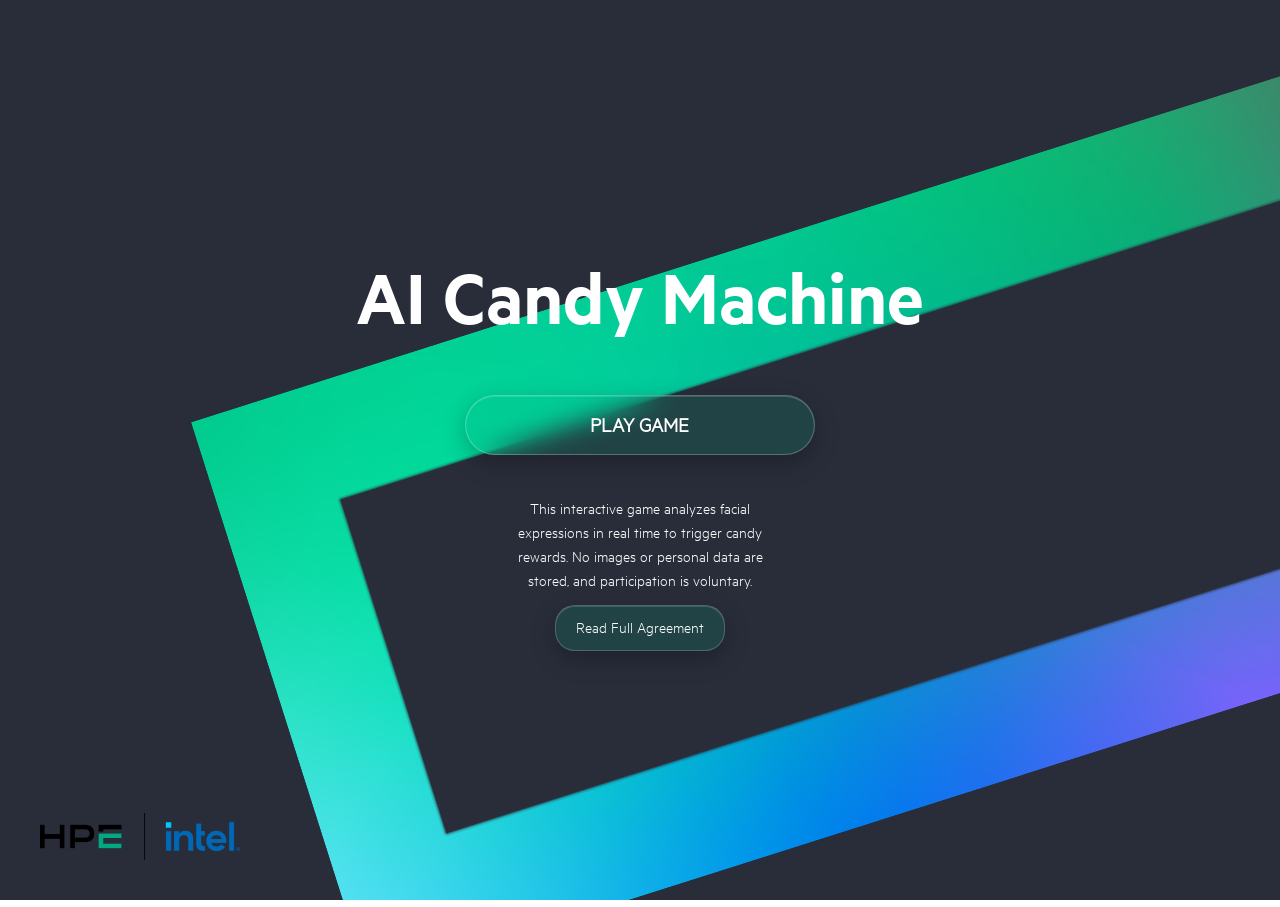
==== static/index.html @ 6af2519f "Code merge and refactor" ====
<!doctype html>
<html lang="en">
  <head>
    <meta charset="utf-8">
    <meta name="viewport" content="width=device-width, initial-scale=1, shrink-to-fit=no">
    <title>Smile for Candy!</title>
    <link rel="icon" type="image/png" href="/static/img/favicon.ico">
    <script src="/static/js/jquery-3.3.1.min.js"></script>
    <script src="/static/js/bootstrap.js"></script>
    <script src="/static/js/game-landing-screen.js"></script>
    <link href="/static/css/bootstrap.min.css" rel="stylesheet">
    <link href="/static/css/all.css" rel="stylesheet"> <!-- Font Awesome -->
    <link href="/static/css/fonts.css" rel="stylesheet">
    <link href="/static/css/jumbotron.css" rel="stylesheet">
    <style>
        html * { font-family: Metric-Light; }

        /* --- Full-Height & Advanced Layout Styles --- */
        html, body {
            height: 100%;
            margin: 0;
            padding: 0;
        }

        body {
            display: flex;
            flex-direction: column;
            padding-top: 76px; /* Only top padding for navbar */
            padding-bottom: 0; /* Remove bottom padding */
        }

        main[role="main"] {
            flex: 1 0 auto;
            display: flex;
            flex-direction: column;
            overflow: hidden; /* Prevent main from growing beyond viewport */
        }

        main .container-fluid {
            flex: 1 1 auto;
            display: flex;
            flex-direction: column;
            height: 100%;
            overflow: hidden;
        }

        main .container-fluid > .row.h-100 {
           flex: 1 1 auto;
           overflow: hidden;
        }

        #leftPane {
            display: flex;
            flex-direction: column;
            align-items: center;
            height: 100%;
            justify-content: flex-start;
            padding: 1rem;
            overflow: hidden; /* Prevent scrolling */
        }

        #rightPane {
            display: flex;
            flex-direction: column;
            height: 100%;
            overflow: hidden; /* Prevent overflow */
            padding-bottom: 1rem;
        }

        #rightPane .champion-card {
            flex: 0 0 auto;
            margin-bottom: 0.75rem;
        }
        #rightPane h2 {
             flex: 0 0 auto;
        }
        #rightPane .leaderboard-entries {
            flex: 1 1 auto;
            min-height: 0;
            overflow-y: auto; /* Ensure scrolling works */
            padding-bottom: 0.75rem;
        }

        #videoWrapper {
            position: relative;
            width: 100%;
            flex: 1 1 auto; /* Take remaining space */
            display: flex;
            flex-direction: column;
            min-height: 0; /* Allow shrinking */
        }

        #videoOuterContainer {
            display: flex;
            justify-content: center;
            align-items: center;
            width: 100%;
            flex: 1 1 auto;
            min-height: 0;
        }

        #videoContainer {
            position: relative;
            width: 100%;
            height: 100%;
            max-width: 800px; /* Reasonable max width */
            max-height: 600px; /* Reasonable max height */
            background-color: #222;
            overflow: hidden;
            box-shadow: 0 4px 8px rgba(0,0,0,0.1);
            border-radius: 8px;
            border: 3px solid #555;
            transition: border-color 0.3s ease, box-shadow 0.3s ease;
        }

        #videoElement {
            display: block;
            width: 100%;
            height: 100%;
            object-fit: contain;
            background-color: #333;
        }

        #videoStatus {
            text-align: center;
            font-size: .9rem;
            color: #ccc;
            margin-top: 0.5rem;
            flex: 0 0 auto;
        }

        .demo-caption {
            margin-top: 0.4rem;
            font-size: 0.85rem;
            color: #ccc;
            text-align: center;
            flex: 0 0 auto;
        }

        @media (min-width: 992px) {
            main .container-fluid > .row.h-100 {
                display: grid;
                grid-template-columns: 1fr 380px;
                gap: 1.25rem;
                height: 100%;
                overflow: hidden;
            }
            #videoContainer {
                max-width: none;
                max-height: calc(100vh - 300px); /* Adjust based on available space */
            }
            #leftPane {
                align-self: stretch;
                justify-content: flex-start;
                padding-top: 1rem;
                height: 100%;
                overflow: hidden;
            }
            #rightPane {
                align-self: stretch;
                height: 100%;
            }
            #demoDescription { display: block; } /* Show description on desktop */
            .footer { display: none; } /* Hide footer on desktop */
        }
        /* --- END: Layout Fixes --- */


        /* Video Container with Dynamic Border */
        #videoOuterContainer { display: flex; justify-content: center; align-items: flex-start; width: 100%; }
        #videoContainer {
            position: relative;
            width: 100%;
            max-width: 100%; /* Ensure it doesn't overflow */
            background-color: #222;
            overflow: hidden;
            box-shadow: 0 4px 8px rgba(0,0,0,0.1);
            border-radius: 8px;
            border: 3px solid #555;
            transition: border-color 0.3s ease, box-shadow 0.3s ease;
        }
        #videoContainer.detecting-smile { border-color: #ffc107; box-shadow: 0 0 15px rgba(255, 193, 7, 0.6); }
        #videoContainer.smile-success { border-color: #28a745; box-shadow: 0 0 20px rgba(40, 167, 69, 0.8); animation: successPulse 1s ease-in-out; }
        #videoContainer.game-active { border-color: #007bff; box-shadow: 0 0 15px rgba(0, 123, 255, 0.6); }
        @keyframes successPulse { 0%, 100% { transform: scale(1); } 50% { transform: scale(1.02); } }
        #videoElement { display: block; width: 100%; height: auto; object-fit: contain; background-color: #333; }

        /* Enhanced Game Status Bar */
        #gameStatusBar {
            background: linear-gradient(135deg, #667eea 0%, #764ba2 100%);
            border-radius: 15px;
            padding: 15px;
            margin-bottom: 20px;
            box-shadow: 0 4px 15px rgba(0,0,0,0.2);
            width: 100%;
            max-width: 100%;
            flex: 0 0 auto; /* Don't grow or shrink */
        }
        .status-card { background: rgba(255,255,255,0.9); border-radius: 10px; padding: 10px 15px; margin: 5px; text-align: center; min-width: 120px; transition: all 0.3s ease; backdrop-filter: blur(10px); border: 1px solid rgba(255,255,255,0.3); }
        .status-card.active { transform: scale(1.05); box-shadow: 0 5px 15px rgba(0,0,0,0.3); }
        #countdownDisplay { font-size: 1.5rem !important; font-weight: bold; position: relative; }

        /* Emotion Detection with Icons */
        .emotion-indicator { display: inline-flex; align-items: center; gap: 8px; }
        .emotion-icon { font-size: 1.5em; transition: all 0.3s ease; }
        .emotion-happy { color: #28a745; } .emotion-surprised { color: #ffc107; } .emotion-neutral { color: #6c757d; } .emotion-sad { color: #dc3545; } .emotion-angry { color: #dc3545; }

        /* Animations & Effects */
        .pulse { animation: pulse 2s infinite; }
        @keyframes pulse { 0% { opacity: 1; } 50% { opacity: 0.7; } 100% { opacity: 1; } }
        .glow { animation: glow 1.5s ease-in-out infinite alternate; }
        @keyframes glow { from { text-shadow: 0 0 5px currentColor, 0 0 10px currentColor; } to { text-shadow: 0 0 10px currentColor, 0 0 20px currentColor; } }
        .celebration { position: fixed; top: 0; left: 0; width: 100%; height: 100%; pointer-events: none; z-index: 9999; }
        .confetti { position: absolute; width: 10px; height: 10px; background: #ff6b6b; animation: confettiFall 3s linear infinite; }
        .confetti:nth-child(2n) { background: #4ecdc4; } .confetti:nth-child(3n) { background: #45b7d1; } .confetti:nth-child(4n) { background: #f9ca24; }
        @keyframes confettiFall { 0% { transform: translateY(-100vh) rotate(0deg); opacity: 1; } 100% { transform: translateY(100vh) rotate(720deg); opacity: 0; } }
        .candy-drop { position: fixed; top: -50px; font-size: 2rem; z-index: 9998; pointer-events: none; animation: candyDrop 2s ease-in; }
        @keyframes candyDrop { 0% { transform: translateY(-50px) rotate(0deg); opacity: 1; } 100% { transform: translateY(100vh) rotate(360deg); opacity: 0; } }
        .champion-card { background: linear-gradient(135deg, #667eea 0%, #764ba2 100%); border-radius: 15px; padding: 20px; color: white; text-align: center; box-shadow: 0 8px 25px rgba(0,0,0,0.3); }
        .champion-img { width: 100px; height: 100px; border-radius: 50%; border: 4px solid #ffd700; object-fit: cover; margin-bottom: 15px; box-shadow: 0 4px 15px rgba(0,0,0,0.3); transform: scale(0.82); background: #222; }
        .champion-time { font-size: 2rem; font-weight: bold; color: #ffd700; text-shadow: 2px 2px 4px rgba(0,0,0,0.5); }

        /* Progress Bar for Smile Duration */
        .smile-progress { width: 100%; height: 8px; background: #e9ecef; border-radius: 4px; overflow: hidden; margin-top: 5px; }
        .smile-progress-bar { height: 100%; background: linear-gradient(90deg, #28a745, #20c997); width: 0%; transition: width 0.3s ease; position: relative; }
        .smile-progress-bar::after { content: ''; position: absolute; top: 0; left: 0; right: 0; bottom: 0; background: linear-gradient(90deg, transparent, rgba(255,255,255,0.4), transparent); animation: shimmer 2s infinite; }
        @keyframes shimmer { 0% { transform: translateX(-100%); } 100% { transform: translateX(100%); } }

        /* Typography & Layout */
        h2, h4 { font-family: 'Metric-Medium'; } .titlefont { font-family: 'Metric-Semibold'; font-size: 150%; }
        /* C. Style for the new PNG logo */
        .navbar img.brand-logo {
            height: 34px;
            width: auto;
            position: relative;
            top: 4px;
        }
        .leaderboard-img { border-radius: 50%; object-fit: cover; background-color: #eee; transition: transform 0.3s ease; }
        .leaderboard-img:hover { transform: scale(1.1); } .recent-winner-img { width: 50px; height: 50px; }
        .leaderboard-entries {
            overflow-y: auto;
            border: 1px solid #eee;
            padding: 10px;
            border-radius: 15px;
            background: linear-gradient(145deg, #f8f9fa, #e9ecef);
            max-height: calc(100vh - 400px); /* Limit height */
        }
        .leaderboard-entry { display: flex; align-items: center; margin-bottom: 8px; padding: 12px; border-radius: 10px; background: white; transition: all 0.3s ease; box-shadow: 0 2px 5px rgba(0,0,0,0.1); }
        .leaderboard-entry:hover { background: #f8f9fa; transform: translateY(-2px); box-shadow: 0 4px 15px rgba(0,0,0,0.2); }
        .leaderboard-rank { font-weight: bold; margin-right: 12px; min-width: 30px; text-align: center; font-size: 1rem; color: #495057; background: #e9ecef; border-radius: 50%; width: 30px; height: 30px; display: flex; align-items: center; justify-content: center; }
        .leaderboard-details { display: flex; flex-direction: column; margin-left: 15px; }
        .leaderboard-time { font-size: 1.1rem; color: #007bff; font-weight: bold; } .leaderboard-location { font-size: 0.85rem; color: #6c757d; }
        .new-record-highlight { animation: newRecordGlow 2s ease-out; border: 2px solid #ffd700 !important; }
        @keyframes newRecordGlow { 0%, 100% { box-shadow: 0 2px 5px rgba(0,0,0,0.1); } 50% { box-shadow: 0 0 20px 8px rgba(255, 215, 0, 0.6); } }
        .status-text { font-size: 1rem; margin-top: 5px; font-weight: 600; }
        .plus-time { color: #ff6b35 !important; font-weight: bold; margin-left: 5px; }
        .text-target-emotion { font-weight: bold; color: #007bff; } .text-instruction { font-weight: bold; } .text-countdown-timer { font-weight: bold; }

        @media (max-width: 991.98px) {
            #rightPane { margin-top: 1.5rem; }
            #videoWrapper { padding-bottom: 3.5rem; }
            body { padding-bottom: 60px; } /* Add some padding on mobile for footer */
        }
    </style>
  </head>
  <body>

   <div id="splashScreen">
    <div class="splash-frame"></div>

    <div class="splash-content">
        <h1 class="splash-title">AI Candy Machine</h1>

        <button id="playGameBtn" class="splash-play-btn">
            PLAY GAME
        </button>

        <div class="splash-disclaimer">

            <div class="disclaimer-box">
                This interactive game analyzes facial expressions in real time to trigger
                candy rewards. No images or personal data are stored, and participation
                is voluntary.
            </div>
            <a href="/static/agreement.html" class="btn agreement-btn agreement-btn:hover">
                Read Full Agreement
            </a>

        </div>
    </div>

    <img
    src="/static/img/hpe_intel_lockup_grn_pos_rgb.png"
    class="splash-logo"
    alt="HPE Element">
</div>


    <nav class="navbar navbar-expand-md navbar-dark fixed-top bg-dark" style="top: 0px;">
        <div class="d-flex flex-grow-1">
            <!-- C. Logo swapped to PNG with new class -->
            <img src="/static/img/hpe.png" class="brand-logo" style="margin-right:20px;" alt="HPE logo">
            <a class="navbar-brand d-none d-lg-inline-block titlefont" href="#">🍭 Smile for Candy!</a>
            <a class="navbar-brand d-lg-none titlefont" href="#">🍭 Candy!</a>
        </div>
        <div class="collapse navbar-collapse" id="myNavbar">
            <ul class="navbar-nav ml-auto">
                <li class="nav-item"><button type="button" id="btnStartDemo" class="btn btn-primary mr-2" title="Start/Stop Demo"><i id="btnPlayIcon" class="fas fa-play"></i> Start Demo</button></li>
                <li class="nav-item"><button type="button" id="btnSettings" class="btn btn-secondary" data-toggle="modal" data-target="#settingsModal" title="Demo Settings" disabled><i class="fas fa-edit"></i> Settings</button></li>
                <li class="nav-item ml-2"><button type="button" id="btnBackToHome" class="btn btn-light"><i class="fas fa-home"></i> Home</button></li>
            </ul>
        </div>
    </nav>

    <div id="celebrationContainer" class="celebration"></div>

    <main role="main">
      <div class="container-fluid h-100">
        <div class="row h-100">
            <!-- Left Pane: Video and Status -->
            <div id="leftPane" class="col-md-12">
                <div id="gameStatusBar" class="d-flex flex-wrap justify-content-center align-items-center">
                    <div class="status-card" id="emotionCard"><div class="emotion-indicator"><i id="emotionIcon" class="fas fa-meh emotion-neutral"></i><span id="emotionDisplay" class="status-text">Detected: N/A</span></div></div>
                    <div class="status-card" id="targetCard"><span id="targetEmotionDisplay" class="status-text">🎯 Target: ---</span></div>
                    <div class="status-card active" id="countdownCard"><div id="countdownDisplay" class="status-text">😊 Smile for candy!</div><div id="smileProgress" class="smile-progress" style="display: none;"><div id="smileProgressBar" class="smile-progress-bar"></div></div></div>
                    <div class="status-card" id="scoreCard"><span id="minigameScoreDisplay" class="status-text">⏱️ Bonus: +0.0s</span></div>
                </div>
                <div id="videoWrapper">
                    <div id="videoOuterContainer"><div id="videoContainer"><img id="videoElement" src="/static/img/happy_face.jpg" alt="Video feed"></div></div>
                    <h4 id="videoStatus" class="status-text">Status: Idle. Click Start Demo.</h4>
                    <p id="demoDescription" class="demo-caption">
                        Smile for at least <span id="minSmileTimeAbout">5</span>s for candy! Then, play the emotion-matching minigame for bonus points!
                    </p>
                </div>
            </div>

            <!-- Right Pane: Leaderboard -->
            <div id="rightPane" class="col-md-12">
                <div class="champion-card">
                    <h2 style="margin-bottom: 20px;">🏆 Champion Smiler</h2>
                    <img id="winnerImg" src="/static/img/happy_face.jpg" class="champion-img" alt="Champion">
                    <div id="winnerText"><div class="champion-time"><span id="winnerTimeDisplay">0.0s</span></div><div class="leaderboard-location" style="color: #e9ecef;">CIC</div></div>
                </div>
                <h2>📋 Leaderboard</h2>
                <div id="leaderboardEntries" class="leaderboard-entries mt-2"><div class="text-center text-muted py-3">Waiting for smilers... 😊</div></div>
            </div>
        </div>
      </div>
    </main>

    <!-- Footer only visible on mobile -->
    <footer class="footer mt-auto py-3 bg-light d-md-none">
        <div class="container text-center">
            <span class="text-muted">© HPE 2025</span>
        </div>
    </footer>

    <div class="modal fade" id="settingsModal" tabindex="-1" role="dialog"><div class="modal-dialog modal-lg" role="document"><div class="modal-content">
        <div class="modal-header"><h5 class="modal-title">Demo Settings</h5><button type="button" class="close" data-dismiss="modal">×</button></div>
        <div class="modal-body">
            <div class="form-row"><div class="form-group col-md-6"><label>Min. Happy Time for Candy (s):</label><input type="number" class="form-control" id="happyTimeRequirementInput" value="5" step="0.1" min="1"></div><div class="form-group col-md-6"><label>Candy Cooldown Time (s):</label><input type="number" class="form-control" id="candyCooldownInput" value="5" step="1" min="0"></div></div><hr>
            <div class="form-row"><div class="form-group col-md-6"><label>Dispenser Motor Run Time (s):</label><input type="number" class="form-control" id="candyMotorDurationInput" value="3" step="0.1" min="0.5"></div><div class="form-group col-md-6"><label>Motor Spin PWM (0-255):</label><input type="number" class="form-control" id="spinPwmInput" value="150" step="10" min="0" max="255"></div></div><hr>
            <div class="form-row"><div class="form-group col-md-6"><label>Min. Face Area for Detection (pixels):</label><input type="number" class="form-control" id="minFaceAreaInput" value="5000" step="100" min="0"><small class="form-text text-muted">Filters faces too far away.</small></div></div><hr>
            <div class="form-row"><div class="form-group col-md-6"><label>Emotion Smoothing: Window Size (frames)</label><input type="number" class="form-control" id="emotionConsensusWindowInput" value="30" step="1" min="1"></div><div class="form-group col-md-6"><label>Emotion Smoothing: Required Matches</label><input type="number" class="form-control" id="emotionConsensusRequiredInput" value="10" step="1" min="1"></div></div>
        </div>
        <div class="modal-footer"><button type="button" class="btn btn-secondary" data-dismiss="modal">Close</button><button type="button" id="applySettingsButton" class="btn btn-primary">Apply Settings</button></div>
    </div></div></div>

    <script type="text/javascript">
        var ws;
        var host = window.location.hostname || "localhost";
        var wsPort = window.location.port || (window.location.protocol === "https:" ? "443" : "80");
        var wsProtocol = window.location.protocol === "https:" ? "wss" : "ws";
        var wsUrl = `${wsProtocol}://${host}:${wsPort}/ws`;
        var isDemoRunning = false;
        var defaultUserImg = "/static/img/happy_face.jpg";
        let lastObjectURL = null;
        let lastStatusMs = Date.now();

        var videoElement = $("#videoElement"), videoContainer = $("#videoContainer"), videoStatus = $("#videoStatus"),
            emotionDisplay = $("#emotionDisplay"), emotionIcon = $("#emotionIcon"), countdownDisplay = $("#countdownDisplay"),
            targetEmotionDisplay = $("#targetEmotionDisplay"), minigameScoreDisplay = $("#minigameScoreDisplay"),
            winnerImg = $("#winnerImg"), winnerTimeDisplay = $("#winnerTimeDisplay"), leaderboardEntriesEl = $("#leaderboardEntries"),
            minSmileTimeAboutEl = $("#minSmileTimeAbout"), smileProgress = $("#smileProgress"), smileProgressBar = $("#smileProgressBar"),
            btnStartDemo = $("#btnStartDemo"), btnSettings = $("#btnSettings"), celebrationContainer = $("#celebrationContainer");

        var currentHappyDurationRequirementMs = 5000, currentCandyMotorOnDurationMs = 3000, currentSpinPwmValue = 150,
            currentCandyCooldownS = 5, currentMinFaceAreaThreshold = 5000, currentEmotionConsensusWindow = 15, currentEmotionConsensusRequired = 10;
        var initialCandyDispensedThisStreak = false, leaderboardSnapshotBase64 = null;
        var recentWinners = [], highScore = { img: defaultUserImg, timeMs: 0, location: "Customer Innovation Center" };
        var lastFrameTime = 0, frameCount = 0, calculatedFps = 0, fpsUpdateInterval = 1000, processingClick = false;

        // CHANGE: Remove the 10-entry limit
        const MAX_LEADERBOARD_DISPLAY = 100; // Or any higher number you want

        function updateEmotionIcon(emotion) {
            emotionIcon.removeClass("emotion-happy emotion-surprised emotion-neutral emotion-sad emotion-angry fas fa-smile fa-surprise fa-meh fa-frown fa-angry");
            switch (emotion?.toLowerCase()) {
                case 'happy': emotionIcon.addClass("fas fa-smile emotion-happy"); break;
                case 'surprise': emotionIcon.addClass("fas fa-surprise emotion-surprised"); break;
                case 'sad': emotionIcon.addClass("fas fa-frown emotion-sad"); break;
                case 'angry': emotionIcon.addClass("fas fa-angry emotion-angry"); break;
                default: emotionIcon.addClass("fas fa-meh emotion-neutral");
            }
        }

        function updateSmileProgress(currentMs, requiredMs) {
            if (isDemoRunning && currentMs > 0 && requiredMs > 0) {
                const percentage = Math.min((currentMs / requiredMs) * 100, 100);
                smileProgress.show(); smileProgressBar.css('width', percentage + '%');
            } else {
                smileProgress.hide(); smileProgressBar.css('width', '0%');
            }
        }

        function showCelebration() {
            celebrationContainer.empty(); const confettiCount = 25, candyCount = 5;
            const fragment = document.createDocumentFragment();
            for (let i = 0; i < confettiCount; i++) {
                const confetti = document.createElement('div'); confetti.className = 'confetti';
                confetti.style.left = Math.random() * 100 + '%'; confetti.style.animationDelay = Math.random() * 1.5 + 's';
                confetti.style.animationDuration = (Math.random() * 2 + 2) + 's';
                fragment.appendChild(confetti);
            }
            celebrationContainer[0].appendChild(fragment);
            setTimeout(() => celebrationContainer.empty(), 4000);
            for (let i = 0; i < candyCount; i++) {
                setTimeout(() => {
                    const candy = $(`<div class="candy-drop">🍬</div>`).css({ left: Math.random() * 90 + 5 + '%' });
                    $('body').append(candy); setTimeout(() => candy.remove(), 2500);
                }, i * 200);
            }
        }

        function updateLeaderboardUI() {
            leaderboardEntriesEl.empty();
            if (recentWinners.length === 0) {
                leaderboardEntriesEl.html('<div class="text-center text-muted py-3">Waiting for smilers... 😊</div>');
            } else {
                // CHANGE: Display up to MAX_LEADERBOARD_DISPLAY entries
                recentWinners.slice(0, MAX_LEADERBOARD_DISPLAY).forEach((winner, index) => {
                    const rankEmoji = index === 0 ? "🥇" : index === 1 ? "🥈" : index === 2 ? "🥉" : `#${index + 1}`;
                    leaderboardEntriesEl.append(`<div class="leaderboard-entry ${winner.newRecord ? 'new-record-highlight' : ''}"><div class="leaderboard-rank">${rankEmoji}</div><img src="${winner.img || defaultUserImg}" class="leaderboard-img recent-winner-img"><div class="leaderboard-details"><span class="leaderboard-time">${winner.time}</span><span class="leaderboard-location">${winner.location}</span></div></div>`);
                });
            }
            winnerImg.attr('src', highScore.img || defaultUserImg);
            winnerTimeDisplay.text((highScore.timeMs / 1000).toFixed(1) + 's');
        }

        function recordFinalScore(snapshotForLeaderboard, initialSmileDurationRequirementMs, minigameBonusMs) {
            const totalScoreMs = initialSmileDurationRequirementMs + minigameBonusMs;
            const newEntry = { img: snapshotForLeaderboard ? `data:image/jpeg;base64,${snapshotForLeaderboard}` : defaultUserImg, time: (totalScoreMs / 1000).toFixed(1) + 's', location: "Customer Innovation Center", timeMs: totalScoreMs, newRecord: false };
            if (!recentWinners.some(w => w.timeMs === totalScoreMs && w.img === newEntry.img)) {
                recentWinners.push(newEntry);
            }
            // CHANGE: Sort but don't limit to 10
            recentWinners.sort((a, b) => b.timeMs - a.timeMs);
            if (totalScoreMs > highScore.timeMs) {
                highScore = { ...highScore, img: newEntry.img, timeMs: totalScoreMs };
                const newHighScoreEntry = recentWinners.find(w => w.timeMs === highScore.timeMs);
                if (newHighScoreEntry) newHighScoreEntry.newRecord = true;
                showCelebration();
            }
            updateLeaderboardUI();
        }

        function resetUIDisplayToIdle() {
            countdownDisplay.html("😊 Smile for candy!"); targetEmotionDisplay.html("🎯 Target: ---"); minigameScoreDisplay.html("⏱️ Bonus: +0.0s");
            emotionDisplay.text("Detected: N/A"); updateEmotionIcon(null); updateSmileProgress(0, 1);
            videoStatus.text("Status: Idle. Click Start Demo.");
            if (lastObjectURL) { URL.revokeObjectURL(lastObjectURL); lastObjectURL = null; }
            videoElement.attr("src", defaultUserImg); videoContainer.removeClass("detecting-smile smile-success game-active");
            $(".status-card").removeClass("active pulse glow"); $("#countdownCard").addClass("active");
        }

        function handleDemoStoppedLocally() {
            if (!isDemoRunning) return;
            console.log("JS: Forcing UI reset (handleDemoStoppedLocally).");
            isDemoRunning = false;
            btnStartDemo.prop('disabled', false).removeClass("btn-success btn-danger").addClass("btn-primary")
                .find("i").removeClass("fa-stop").addClass("fa-play").end()
                .contents().last().text(" Start Demo");
            resetUIDisplayToIdle();
            leaderboardSnapshotBase64 = null;
            initialCandyDispensedThisStreak = false;
        }

        function connectWebSocket() {
            if (ws && (ws.readyState === WebSocket.OPEN || ws.readyState === WebSocket.CONNECTING)) return;
            console.log(`WS: Connecting to: ${wsUrl}`);
            videoStatus.text("Status: Connecting...").addClass("text-warning");
            ws = new WebSocket(wsUrl);
            ws.binaryType = 'arraybuffer';

            ws.onopen = function() {
                console.log("WS: Connection established.");
                videoStatus.text("Status: Connected. Ready.").addClass("text-success");
                btnStartDemo.prop('disabled', false);
                btnSettings.prop('disabled', false);

                console.log("JS: Auto-starting demo on WebSocket open.");
                ws.send(JSON.stringify({command:"start_demo"}));

                videoStatus.text("Status: Starting demo...");
                btnStartDemo.removeClass("btn-primary").addClass("btn-success")
                    .find("i").removeClass("fa-play").addClass("fa-stop").end()
                    .contents().last().text(" Stop Demo");
                isDemoRunning = true;
                leaderboardSnapshotBase64 = null;
                initialCandyDispensedThisStreak = false;
            };

            ws.onmessage = function(evt) {
                if (evt.data instanceof ArrayBuffer) {
                    if (lastObjectURL) { URL.revokeObjectURL(lastObjectURL); }
                    const blob = new Blob([evt.data], {type: 'image/jpeg'});
                    lastObjectURL = URL.createObjectURL(blob);
                    videoElement.attr("src", lastObjectURL);

                    const now = Date.now(); frameCount++;
                    if (now - lastFrameTime >= fpsUpdateInterval) {
                        calculatedFps = frameCount / ((now - lastFrameTime) / 1000);
                        lastFrameTime = now; frameCount = 0;
                        if (isDemoRunning) { videoStatus.text(`FPS: ${calculatedFps.toFixed(1)}`); }
                    }
                    return;
                }

                var msg; try { msg = JSON.parse(evt.data); } catch (e) { console.error("WS: Error parsing JSON:", e); return; }
                var serverTimeMs = msg.current_time_ms || Date.now();

                if (msg.type === "status_update") {
                    lastStatusMs = Date.now();

                    if (msg.new_snapshot_taken && msg.leaderboard_snapshot_b64) { leaderboardSnapshotBase64 = msg.leaderboard_snapshot_b64; }
                    if (msg.ready && msg.message && !isDemoRunning) { videoStatus.text("Status: " + msg.message); }
                    const currentDetectedEmotion = msg.current_detected_emotion ? msg.current_detected_emotion.toUpperCase() : "N/A";
                    emotionDisplay.text("Detected: " + currentDetectedEmotion); updateEmotionIcon(msg.current_detected_emotion);
                    videoContainer.toggleClass("game-active", isDemoRunning && msg.game_state !== "IDLE" && msg.game_state !== "GAME_OVER");
                    if (msg.candy_was_dispensed_this_cycle && !initialCandyDispensedThisStreak) { initialCandyDispensedThisStreak = true; showCelebration(); }
                    const targetEmotionText = msg.target_emotion ? msg.target_emotion.toUpperCase() : "---";
                    targetEmotionDisplay.html(`🎯 Target: <span class='text-target-emotion glow'>${targetEmotionText}</span>`);
                    minigameScoreDisplay.html(`⏱️ Bonus: <span class='plus-time'>+${(msg.minigame_score_ms / 1000).toFixed(1)}s</span>`);
                    $(".status-card").removeClass("active pulse");

                    switch (msg.game_state) {
                        case "INITIAL_SMILE":
                            $("#countdownCard").addClass("active");
                            if (msg.is_happy_for_initial_smile && msg.initial_smile_streak_start_time_ms > 0) {
                                const smileDurationMs = serverTimeMs - msg.initial_smile_streak_start_time_ms;
                                const timeLeftS = Math.max(0, (currentHappyDurationRequirementMs - smileDurationMs) / 1000).toFixed(1);
                                countdownDisplay.html(`😊 Keep Smiling: <span class="text-info text-countdown-timer pulse">${timeLeftS}s</span>`);
                                updateSmileProgress(smileDurationMs, currentHappyDurationRequirementMs);
                            } else if (msg.in_candy_cooldown) {
                                countdownDisplay.html(`⏳ Cooldown: <span class="text-warning text-countdown-timer glow">${((msg.candy_eligible_again_time - serverTimeMs)/1000).toFixed(1)}s</span>`);
                                updateSmileProgress(0, 1);
                            } else {
                                countdownDisplay.html("😊 Smile for candy!"); updateSmileProgress(0, 1);
                            }
                            break;
                        case "MINIGAME_BUFFER_SMILE":
                            $("#targetCard").addClass("active");
                            countdownDisplay.html(`🎮 Minigame! Hold <span class='text-target-emotion glow'>HAPPY</span> for <span class="text-warning text-countdown-timer pulse">${Math.max(0, (msg.round_deadline_ms - serverTimeMs) / 1000).toFixed(1)}s</span>`);
                            break;
                        case "MINIGAME_TRANSITION":
                            $("#targetCard").addClass("active pulse");
                            countdownDisplay.html(`🔄 Next: <span class="text-primary text-instruction glow">${targetEmotionText}</span> in <span class="text-warning text-countdown-timer pulse">${Math.max(0, (msg.round_deadline_ms - serverTimeMs) / 1000).toFixed(1)}s</span>!`);
                            break;
                        case "MINIGAME_PLAYING":
                            $("#targetCard, #emotionCard").addClass("active");
                            if (msg.current_detected_emotion === msg.target_emotion) $("#emotionCard").addClass("pulse");
                            countdownDisplay.html(`🎯 Hold <span class="text-success text-instruction glow">${targetEmotionText}</span> for <span class="text-info text-countdown-timer pulse">${Math.max(0, (msg.round_deadline_ms - serverTimeMs) / 1000).toFixed(1)}s</span>`);
                            break;
                        case "GAME_OVER":
                            let gameOverHtml = `<span class="text-danger">🏁 GAME OVER!</span> ${msg.game_over_reason || ''}`;
                            if (msg.game_over_reset_timer_s >= 0) gameOverHtml += ` Resetting: <span class="text-warning text-countdown-timer pulse">${msg.game_over_reset_timer_s.toFixed(1)}s</span>...`;
                            countdownDisplay.html(gameOverHtml);
                            if (initialCandyDispensedThisStreak) { recordFinalScore(leaderboardSnapshotBase64, currentHappyDurationRequirementMs, msg.minigame_score_ms); }
                            initialCandyDispensedThisStreak = false; leaderboardSnapshotBase64 = null;
                            break;
                        case "IDLE":
                            resetUIDisplayToIdle();
                            initialCandyDispensedThisStreak = false; leaderboardSnapshotBase64 = null;
                            break;
                    }
                } else if (msg.type === "demo_stopped") {
                    console.log("JS: Received 'demo_stopped' from server.");
                    handleDemoStoppedLocally();
                } else if (msg.type === "error") {
                    videoStatus.text("Status: Server Error - " + msg.message).addClass("text-danger");
                    if (isDemoRunning) handleDemoStoppedLocally();
                } else if (msg.type === "config_update") {
                    currentHappyDurationRequirementMs = msg.settings.happy_time_ms; currentCandyMotorOnDurationMs = msg.settings.motor_on_ms;
                    currentSpinPwmValue = msg.settings.spin_pwm_value; currentCandyCooldownS = msg.settings.cooldown_s;
                    currentMinFaceAreaThreshold = msg.settings.min_face_area_threshold; currentEmotionConsensusWindow = msg.settings.emotion_consensus_window_size;
                    currentEmotionConsensusRequired = msg.settings.emotion_consensus_required_count;
                    $('#happyTimeRequirementInput').val((currentHappyDurationRequirementMs / 1000).toFixed(1)); $('#candyMotorDurationInput').val((currentCandyMotorOnDurationMs / 1000).toFixed(1));
                    $('#spinPwmInput').val(currentSpinPwmValue); $('#candyCooldownInput').val(currentCandyCooldownS); $('#minFaceAreaInput').val(currentMinFaceAreaThreshold);
                    $('#emotionConsensusWindowInput').val(currentEmotionConsensusWindow); $('#emotionConsensusRequiredInput').val(currentEmotionConsensusRequired);
                    minSmileTimeAboutEl.text((currentHappyDurationRequirementMs / 1000).toFixed(1));
                }
            };

            ws.onclose = function() {
                console.log("WS: Connection closed."); videoStatus.text("Status: Disconnected. Reconnecting...").addClass("text-danger");
                btnStartDemo.prop('disabled', true); btnSettings.prop('disabled', true); ws = null;
                handleDemoStoppedLocally(); setTimeout(connectWebSocket, 3000);
            };
            ws.onerror = function(err) { console.error('WS: Error:', err); videoStatus.text("Status: Connection error.").addClass("text-danger"); };
        }

        btnStartDemo.click(function() {
            if (processingClick || !ws || ws.readyState !== WebSocket.OPEN) return;
            processingClick = true;
            var command = isDemoRunning ? "stop_demo" : "start_demo";
            ws.send(JSON.stringify({ command: command }));

            if (isDemoRunning) { // If it was running, we are stopping it
                videoStatus.text("Status: Stopping demo...");
            } else { // This case is now only for manual start if auto-start is disabled
                videoStatus.text("Status: Starting demo...");
                $(this).removeClass("btn-primary").addClass("btn-success")
                    .find("i").removeClass("fa-play").addClass("fa-stop").end()
                    .contents().last().text(" Stop Demo");
                isDemoRunning = true; leaderboardSnapshotBase64 = null; initialCandyDispensedThisStreak = false;
            }

            setTimeout(() => { processingClick = false; }, 500);
        });

        $("#applySettingsButton").click(function() {
            const settings = {
                happy_time_ms: parseFloat($('#happyTimeRequirementInput').val()) * 1000, motor_on_ms: parseFloat($('#candyMotorDurationInput').val()) * 1000,
                spin_pwm_value: parseInt($('#spinPwmInput').val(), 10), cooldown_s: parseInt($('#candyCooldownInput').val(), 10),
                min_face_area_threshold: parseInt($('#minFaceAreaInput').val(), 10), emotion_consensus_window_size: parseInt($('#emotionConsensusWindowInput').val(), 10),
                emotion_consensus_required_count: parseInt($('#emotionConsensusRequiredInput').val(), 10)
            };
            if (Object.values(settings).some(isNaN)) { alert("Invalid settings."); return; }
            if (ws && ws.readyState === WebSocket.OPEN) { ws.send(JSON.stringify({ command: "update_settings", settings: settings })); }
            $('#settingsModal').modal('hide');
        });

        $(document).ready(function() {
            $('#happyTimeRequirementInput').val((currentHappyDurationRequirementMs / 1000).toFixed(1)); $('#candyMotorDurationInput').val((currentCandyMotorOnDurationMs / 1000).toFixed(1));
            $('#spinPwmInput').val(currentSpinPwmValue); $('#candyCooldownInput').val(currentCandyCooldownS); $('#minFaceAreaInput').val(currentMinFaceAreaThreshold);
            $('#emotionConsensusWindowInput').val(currentEmotionConsensusWindow); $('#emotionConsensusRequiredInput').val(currentEmotionConsensusRequired);
            minSmileTimeAboutEl.text((currentHappyDurationRequirementMs / 1000).toFixed(1));
            resetUIDisplayToIdle(); btnStartDemo.prop('disabled', true); btnSettings.prop('disabled', true);
            updateLeaderboardUI(); connectWebSocket();

            setInterval(() => {
                if (isDemoRunning && Date.now() - lastStatusMs > 2000) {
                    console.warn('No status update from server in 2s, forcing UI reset.');
                    handleDemoStoppedLocally();
                }
            }, 1000);
        });
    </script>
  </body>
</html>
---- static/css/fonts.css ----
@font-face {
	font-family: 'Metric-Light';
	src: url('../webfonts/fonts/Metric-Light.woff2');
	font-weight: normal;
	font-style:normal;
}
@font-face {
	font-family: 'Metric-Medium';
	src: url('../webfonts/fonts/Metric-Medium.woff2');
	font-weight: normal;
	font-style:normal;
}
@font-face {
	font-family: 'Metric-Regular';
	src: url('../webfonts/fonts/Metric-Regular.woff2');
	font-weight: normal;
	font-style:normal;
}
@font-face {
	font-family: 'Metric-Semibold';
	src: url('../webfonts/fonts/Metric-Semibold.woff2');
	font-weight: normal;
	font-style:normal;
}
---- static/css/jumbotron.css ----
/* Move down content because we have a fixed navbar that is 3.5rem tall */
body {
  padding-top: 3.5rem;
}

/* game-prompt bar directly above the camera frame */
#gameStatusBar {
    font-weight: 600;
    font-size: 1.15rem;         /* bigger than body, smaller than h4 */
}

/* champion-smiler card - FORCE STACKING ON SMALLER SCREENS */
#championRow {
    align-items: center;
}

/* Force the image column to be smaller and responsive */
#championRow .col-5 {
    flex: 0 0 auto;             /* Don't grow/shrink */
    width: auto;                /* Override Bootstrap width */
    max-width: 150px;           /* Limit maximum width */
    min-width: 100px;           /* Ensure minimum width */
}

/* Force the text column to take remaining space */
#championRow .col-7 {
    flex: 1 1 auto;             /* Take remaining space */
    width: auto;                /* Override Bootstrap width */
    min-width: 0;               /* Allow text to wrap/ellipsis */
    padding-left: 15px;         /* Space between image and text */
}

/* Champion image styling */
.high-score-img {
    width: 120px;
    height: 120px;
    max-width: 100%;            /* Don't exceed container */
    object-fit: cover;
    display: block;
    margin: 0 auto;             /* Center in container */
}

/* Winner text styling */
#winnerText h4,
#winnerText .leaderboard-location {
    white-space: nowrap;
    overflow: hidden;
    text-overflow: ellipsis;
    margin: 0;
}

#winnerText h4 {
    margin-bottom: 5px;
}

/* CRITICAL: Override Bootstrap on smaller screens */
@media (max-width: 1024px) {
    #championRow {
        flex-direction: column !important;  /* Force vertical stacking */
        text-align: center;
    }

    #championRow .col-5,
    #championRow .col-7 {
        flex: none !important;              /* Reset flex */
        width: 100% !important;             /* Full width */
        max-width: none !important;         /* Remove max-width */
        padding-left: 15px !important;      /* Reset Bootstrap padding */
        padding-right: 15px !important;
    }

    .high-score-img {
        width: 100px;
        height: 100px;
        margin-bottom: 10px;
    }

    #winnerText {
        padding-left: 0 !important;         /* No left padding when stacked */
        text-align: center;
    }
}

@media (max-width: 768px) {
    .high-score-img {
        width: 80px;
        height: 80px;
    }

    #winnerText h4 {
        font-size: 1.1rem;
    }

    .leaderboard-location {
        font-size: 0.85rem;
    }
}
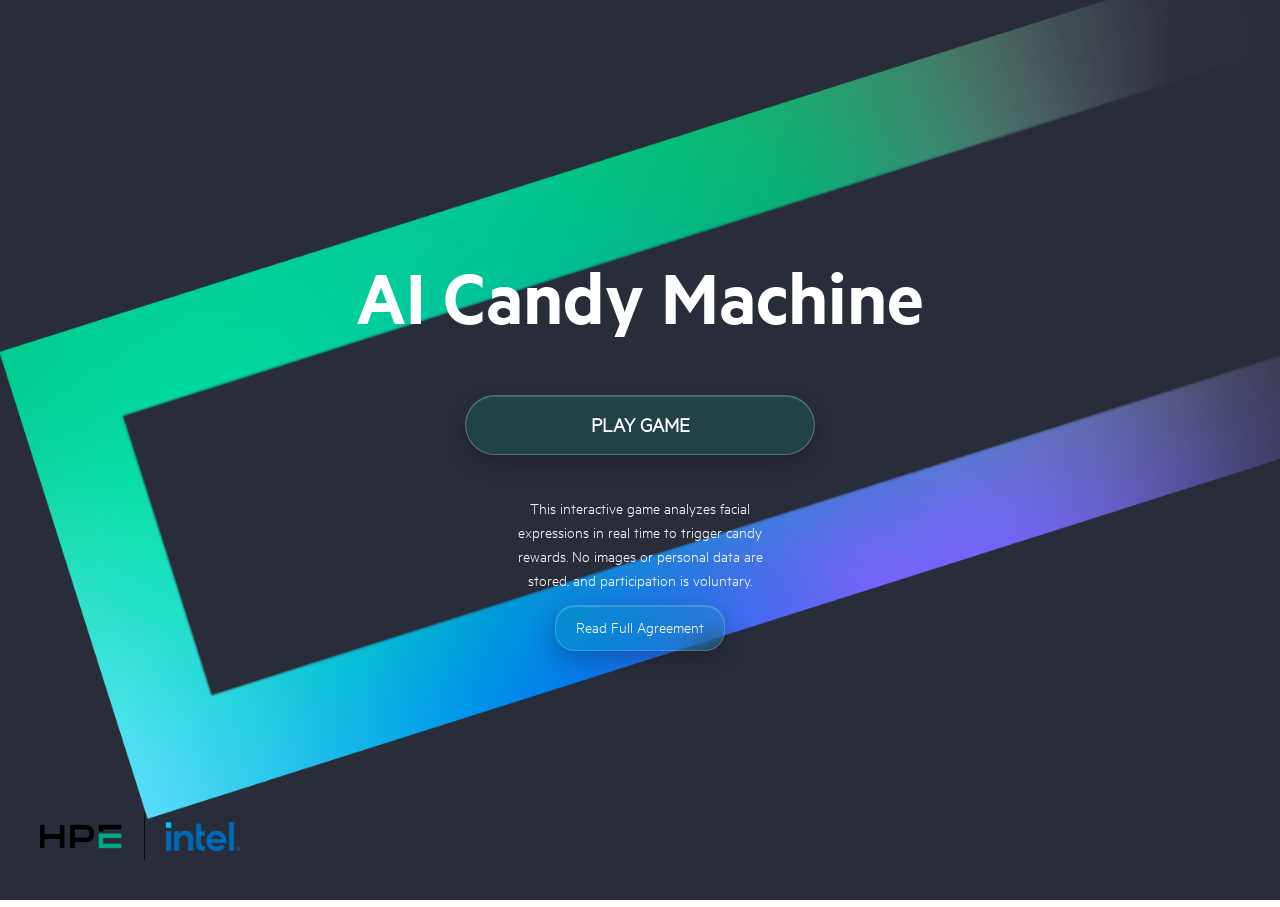
==== commit c308d004: "Require pressing Start Demo before opening the camera" ====
--- a/static/index.html
+++ b/static/index.html
@@ -498,14 +498,11 @@
                 btnStartDemo.prop('disabled', false);
                 btnSettings.prop('disabled', false);
 
-                console.log("JS: Auto-starting demo on WebSocket open.");
-                ws.send(JSON.stringify({command:"start_demo"}));
-
-                videoStatus.text("Status: Starting demo...");
-                btnStartDemo.removeClass("btn-primary").addClass("btn-success")
-                    .find("i").removeClass("fa-play").addClass("fa-stop").end()
-                    .contents().last().text(" Stop Demo");
-                isDemoRunning = true;
+                // Camera stays closed until the user presses Start Demo.
+                isDemoRunning = false;
+                btnStartDemo.removeClass("btn-success").addClass("btn-primary")
+                    .find("i").removeClass("fa-stop").addClass("fa-play").end()
+                    .contents().last().text(" Start Demo");
                 leaderboardSnapshotBase64 = null;
                 initialCandyDispensedThisStreak = false;
             };
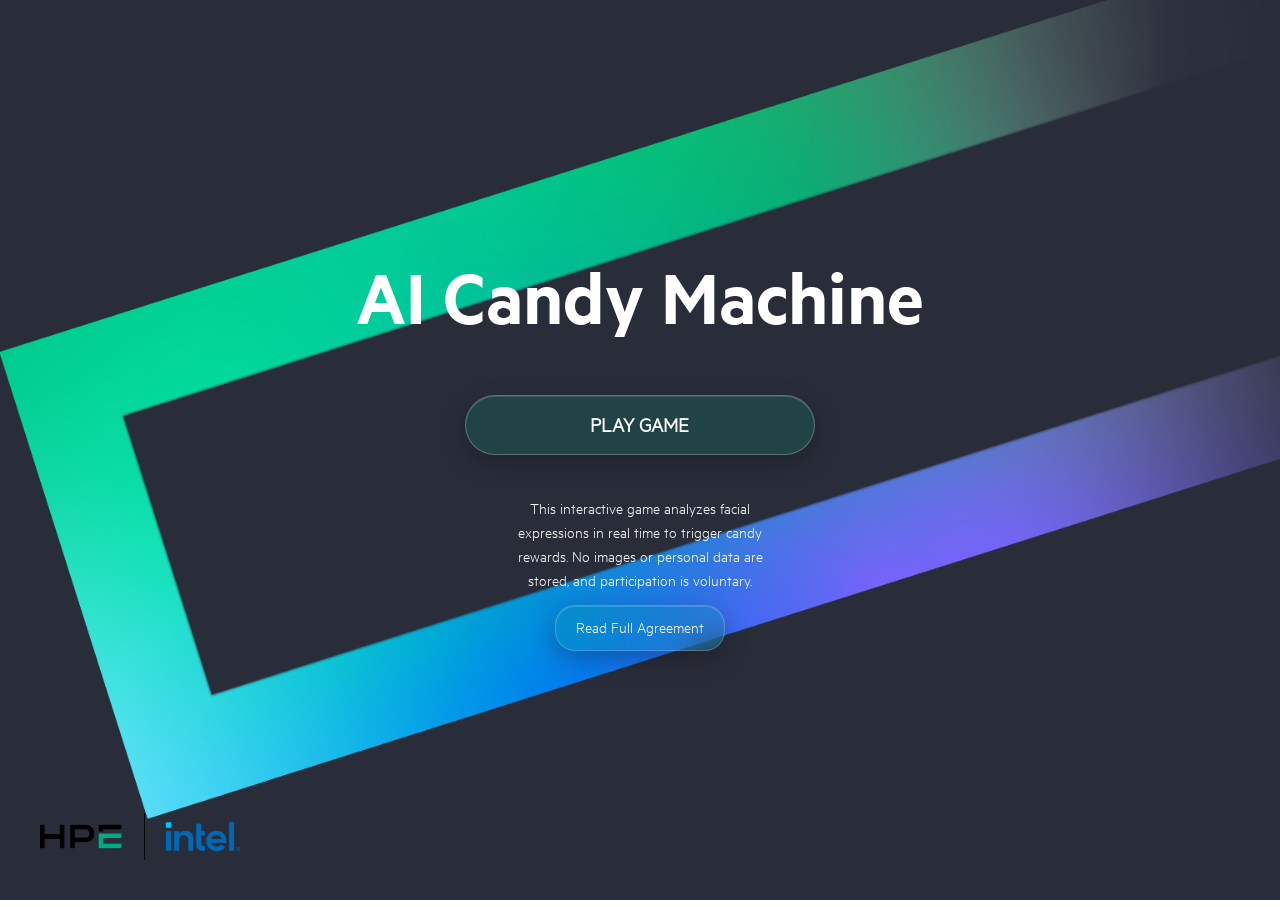
==== commit 17bdb320: "Fix camera restart on repeated Start/Stop and retire duplicate scripts App: hold briefly after relea" ====
--- a/static/index.html
+++ b/static/index.html
@@ -474,7 +474,6 @@
         }
 
         function handleDemoStoppedLocally() {
-            if (!isDemoRunning) return;
             console.log("JS: Forcing UI reset (handleDemoStoppedLocally).");
             isDemoRunning = false;
             btnStartDemo.prop('disabled', false).removeClass("btn-success btn-danger").addClass("btn-primary")
@@ -498,17 +497,22 @@
                 btnStartDemo.prop('disabled', false);
                 btnSettings.prop('disabled', false);
 
-                // Camera stays closed until the user presses Start Demo.
-                isDemoRunning = false;
-                btnStartDemo.removeClass("btn-success").addClass("btn-primary")
-                    .find("i").removeClass("fa-stop").addClass("fa-play").end()
-                    .contents().last().text(" Start Demo");
+                console.log("JS: Auto-starting demo on WebSocket open.");
+                ws.send(JSON.stringify({command:"start_demo"}));
+
+                videoStatus.text("Status: Starting demo...");
+                btnStartDemo.removeClass("btn-primary").addClass("btn-success")
+                    .find("i").removeClass("fa-play").addClass("fa-stop").end()
+                    .contents().last().text(" Stop Demo");
+                isDemoRunning = true;
                 leaderboardSnapshotBase64 = null;
                 initialCandyDispensedThisStreak = false;
             };
 
             ws.onmessage = function(evt) {
                 if (evt.data instanceof ArrayBuffer) {
+                    // Frames flowing means the start succeeded, so allow Stop again.
+                    if (btnStartDemo.prop('disabled')) { btnStartDemo.prop('disabled', false); }
                     if (lastObjectURL) { URL.revokeObjectURL(lastObjectURL); }
                     const blob = new Blob([evt.data], {type: 'image/jpeg'});
                     lastObjectURL = URL.createObjectURL(blob);
@@ -612,6 +616,9 @@
             var command = isDemoRunning ? "stop_demo" : "start_demo";
             ws.send(JSON.stringify({ command: command }));
 
+            // Stay disabled until the server confirms, so the camera is never torn down mid-open.
+            btnStartDemo.prop('disabled', true);
+
             if (isDemoRunning) { // If it was running, we are stopping it
                 videoStatus.text("Status: Stopping demo...");
             } else { // This case is now only for manual start if auto-start is disabled
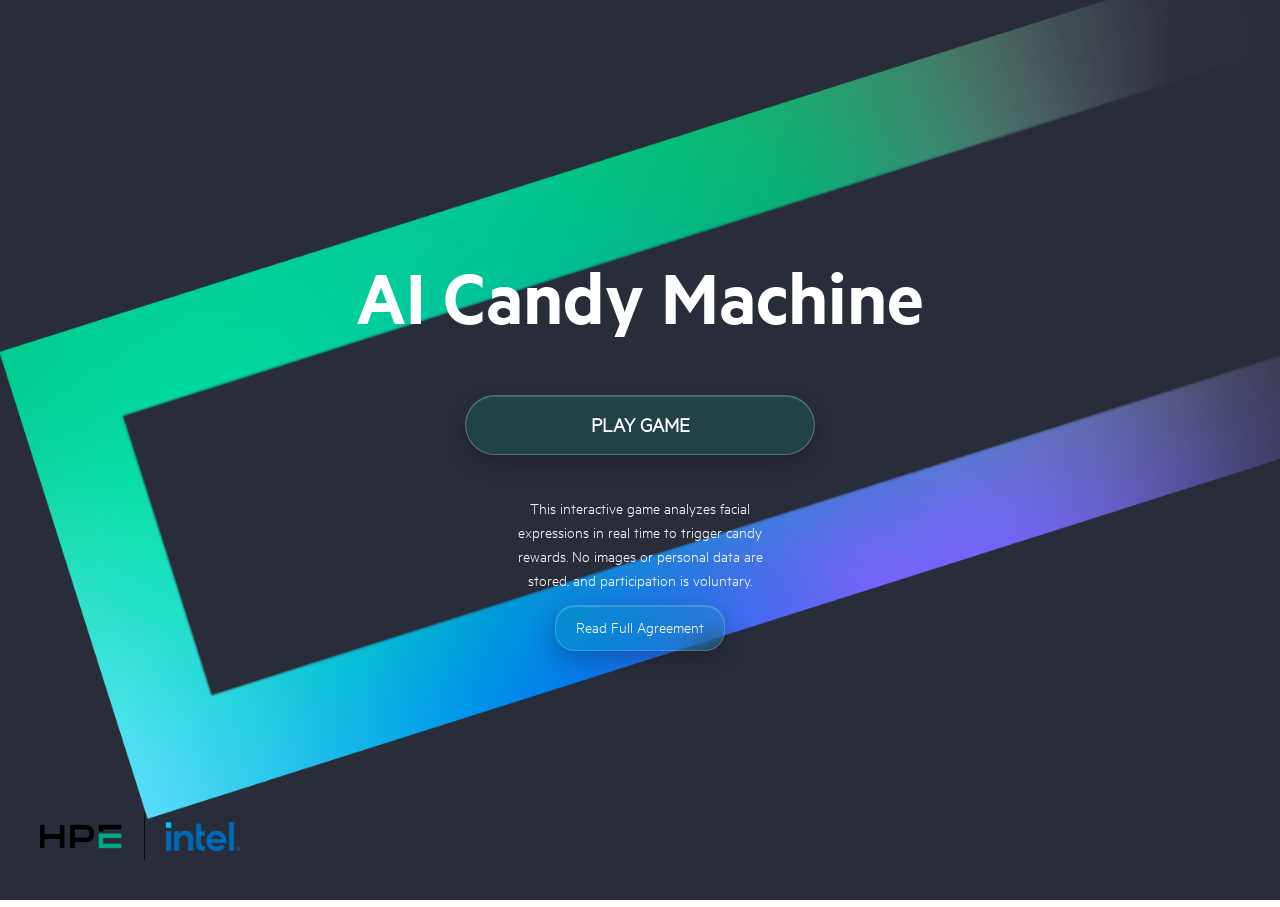
==== commit bd2eff40: "Add splash screen preference and support restarting demo Co-authored-by: Copilot <223556219+Copilot@" ====
--- a/static/index.html
+++ b/static/index.html
@@ -1,664 +1,723 @@
-<!doctype html>
-<html lang="en">
-  <head>
-    <meta charset="utf-8">
-    <meta name="viewport" content="width=device-width, initial-scale=1, shrink-to-fit=no">
-    <title>Smile for Candy!</title>
-    <link rel="icon" type="image/png" href="/static/img/favicon.ico">
-    <script src="/static/js/jquery-3.3.1.min.js"></script>
-    <script src="/static/js/bootstrap.js"></script>
-    <script src="/static/js/game-landing-screen.js"></script>
-    <link href="/static/css/bootstrap.min.css" rel="stylesheet">
-    <link href="/static/css/all.css" rel="stylesheet"> <!-- Font Awesome -->
-    <link href="/static/css/fonts.css" rel="stylesheet">
-    <link href="/static/css/jumbotron.css" rel="stylesheet">
-    <style>
-        html * { font-family: Metric-Light; }
-
-        /* --- Full-Height & Advanced Layout Styles --- */
-        html, body {
-            height: 100%;
-            margin: 0;
-            padding: 0;
-        }
-
-        body {
-            display: flex;
-            flex-direction: column;
-            padding-top: 76px; /* Only top padding for navbar */
-            padding-bottom: 0; /* Remove bottom padding */
-        }
-
-        main[role="main"] {
-            flex: 1 0 auto;
-            display: flex;
-            flex-direction: column;
-            overflow: hidden; /* Prevent main from growing beyond viewport */
-        }
-
-        main .container-fluid {
-            flex: 1 1 auto;
-            display: flex;
-            flex-direction: column;
-            height: 100%;
-            overflow: hidden;
-        }
-
-        main .container-fluid > .row.h-100 {
-           flex: 1 1 auto;
-           overflow: hidden;
-        }
-
-        #leftPane {
-            display: flex;
-            flex-direction: column;
-            align-items: center;
-            height: 100%;
-            justify-content: flex-start;
-            padding: 1rem;
-            overflow: hidden; /* Prevent scrolling */
-        }
-
-        #rightPane {
-            display: flex;
-            flex-direction: column;
-            height: 100%;
-            overflow: hidden; /* Prevent overflow */
-            padding-bottom: 1rem;
-        }
-
-        #rightPane .champion-card {
-            flex: 0 0 auto;
-            margin-bottom: 0.75rem;
-        }
-        #rightPane h2 {
-             flex: 0 0 auto;
-        }
-        #rightPane .leaderboard-entries {
-            flex: 1 1 auto;
-            min-height: 0;
-            overflow-y: auto; /* Ensure scrolling works */
-            padding-bottom: 0.75rem;
-        }
-
-        #videoWrapper {
-            position: relative;
-            width: 100%;
-            flex: 1 1 auto; /* Take remaining space */
-            display: flex;
-            flex-direction: column;
-            min-height: 0; /* Allow shrinking */
-        }
-
-        #videoOuterContainer {
-            display: flex;
-            justify-content: center;
-            align-items: center;
-            width: 100%;
-            flex: 1 1 auto;
-            min-height: 0;
-        }
-
-        #videoContainer {
-            position: relative;
-            width: 100%;
-            height: 100%;
-            max-width: 800px; /* Reasonable max width */
-            max-height: 600px; /* Reasonable max height */
-            background-color: #222;
-            overflow: hidden;
-            box-shadow: 0 4px 8px rgba(0,0,0,0.1);
-            border-radius: 8px;
-            border: 3px solid #555;
-            transition: border-color 0.3s ease, box-shadow 0.3s ease;
-        }
-
-        #videoElement {
-            display: block;
-            width: 100%;
-            height: 100%;
-            object-fit: contain;
-            background-color: #333;
-        }
-
-        #videoStatus {
-            text-align: center;
-            font-size: .9rem;
-            color: #ccc;
-            margin-top: 0.5rem;
-            flex: 0 0 auto;
-        }
-
-        .demo-caption {
-            margin-top: 0.4rem;
-            font-size: 0.85rem;
-            color: #ccc;
-            text-align: center;
-            flex: 0 0 auto;
-        }
-
-        @media (min-width: 992px) {
-            main .container-fluid > .row.h-100 {
-                display: grid;
-                grid-template-columns: 1fr 380px;
-                gap: 1.25rem;
-                height: 100%;
-                overflow: hidden;
-            }
-            #videoContainer {
-                max-width: none;
-                max-height: calc(100vh - 300px); /* Adjust based on available space */
-            }
-            #leftPane {
-                align-self: stretch;
-                justify-content: flex-start;
-                padding-top: 1rem;
-                height: 100%;
-                overflow: hidden;
-            }
-            #rightPane {
-                align-self: stretch;
-                height: 100%;
-            }
-            #demoDescription { display: block; } /* Show description on desktop */
-            .footer { display: none; } /* Hide footer on desktop */
-        }
-        /* --- END: Layout Fixes --- */
-
-
-        /* Video Container with Dynamic Border */
-        #videoOuterContainer { display: flex; justify-content: center; align-items: flex-start; width: 100%; }
-        #videoContainer {
-            position: relative;
-            width: 100%;
-            max-width: 100%; /* Ensure it doesn't overflow */
-            background-color: #222;
-            overflow: hidden;
-            box-shadow: 0 4px 8px rgba(0,0,0,0.1);
-            border-radius: 8px;
-            border: 3px solid #555;
-            transition: border-color 0.3s ease, box-shadow 0.3s ease;
-        }
-        #videoContainer.detecting-smile { border-color: #ffc107; box-shadow: 0 0 15px rgba(255, 193, 7, 0.6); }
-        #videoContainer.smile-success { border-color: #28a745; box-shadow: 0 0 20px rgba(40, 167, 69, 0.8); animation: successPulse 1s ease-in-out; }
-        #videoContainer.game-active { border-color: #007bff; box-shadow: 0 0 15px rgba(0, 123, 255, 0.6); }
-        @keyframes successPulse { 0%, 100% { transform: scale(1); } 50% { transform: scale(1.02); } }
-        #videoElement { display: block; width: 100%; height: auto; object-fit: contain; background-color: #333; }
-
-        /* Enhanced Game Status Bar */
-        #gameStatusBar {
-            background: linear-gradient(135deg, #667eea 0%, #764ba2 100%);
-            border-radius: 15px;
-            padding: 15px;
-            margin-bottom: 20px;
-            box-shadow: 0 4px 15px rgba(0,0,0,0.2);
-            width: 100%;
-            max-width: 100%;
-            flex: 0 0 auto; /* Don't grow or shrink */
-        }
-        .status-card { background: rgba(255,255,255,0.9); border-radius: 10px; padding: 10px 15px; margin: 5px; text-align: center; min-width: 120px; transition: all 0.3s ease; backdrop-filter: blur(10px); border: 1px solid rgba(255,255,255,0.3); }
-        .status-card.active { transform: scale(1.05); box-shadow: 0 5px 15px rgba(0,0,0,0.3); }
-        #countdownDisplay { font-size: 1.5rem !important; font-weight: bold; position: relative; }
-
-        /* Emotion Detection with Icons */
-        .emotion-indicator { display: inline-flex; align-items: center; gap: 8px; }
-        .emotion-icon { font-size: 1.5em; transition: all 0.3s ease; }
-        .emotion-happy { color: #28a745; } .emotion-surprised { color: #ffc107; } .emotion-neutral { color: #6c757d; } .emotion-sad { color: #dc3545; } .emotion-angry { color: #dc3545; }
-
-        /* Animations & Effects */
-        .pulse { animation: pulse 2s infinite; }
-        @keyframes pulse { 0% { opacity: 1; } 50% { opacity: 0.7; } 100% { opacity: 1; } }
-        .glow { animation: glow 1.5s ease-in-out infinite alternate; }
-        @keyframes glow { from { text-shadow: 0 0 5px currentColor, 0 0 10px currentColor; } to { text-shadow: 0 0 10px currentColor, 0 0 20px currentColor; } }
-        .celebration { position: fixed; top: 0; left: 0; width: 100%; height: 100%; pointer-events: none; z-index: 9999; }
-        .confetti { position: absolute; width: 10px; height: 10px; background: #ff6b6b; animation: confettiFall 3s linear infinite; }
-        .confetti:nth-child(2n) { background: #4ecdc4; } .confetti:nth-child(3n) { background: #45b7d1; } .confetti:nth-child(4n) { background: #f9ca24; }
-        @keyframes confettiFall { 0% { transform: translateY(-100vh) rotate(0deg); opacity: 1; } 100% { transform: translateY(100vh) rotate(720deg); opacity: 0; } }
-        .candy-drop { position: fixed; top: -50px; font-size: 2rem; z-index: 9998; pointer-events: none; animation: candyDrop 2s ease-in; }
-        @keyframes candyDrop { 0% { transform: translateY(-50px) rotate(0deg); opacity: 1; } 100% { transform: translateY(100vh) rotate(360deg); opacity: 0; } }
-        .champion-card { background: linear-gradient(135deg, #667eea 0%, #764ba2 100%); border-radius: 15px; padding: 20px; color: white; text-align: center; box-shadow: 0 8px 25px rgba(0,0,0,0.3); }
-        .champion-img { width: 100px; height: 100px; border-radius: 50%; border: 4px solid #ffd700; object-fit: cover; margin-bottom: 15px; box-shadow: 0 4px 15px rgba(0,0,0,0.3); transform: scale(0.82); background: #222; }
-        .champion-time { font-size: 2rem; font-weight: bold; color: #ffd700; text-shadow: 2px 2px 4px rgba(0,0,0,0.5); }
-
-        /* Progress Bar for Smile Duration */
-        .smile-progress { width: 100%; height: 8px; background: #e9ecef; border-radius: 4px; overflow: hidden; margin-top: 5px; }
-        .smile-progress-bar { height: 100%; background: linear-gradient(90deg, #28a745, #20c997); width: 0%; transition: width 0.3s ease; position: relative; }
-        .smile-progress-bar::after { content: ''; position: absolute; top: 0; left: 0; right: 0; bottom: 0; background: linear-gradient(90deg, transparent, rgba(255,255,255,0.4), transparent); animation: shimmer 2s infinite; }
-        @keyframes shimmer { 0% { transform: translateX(-100%); } 100% { transform: translateX(100%); } }
-
-        /* Typography & Layout */
-        h2, h4 { font-family: 'Metric-Medium'; } .titlefont { font-family: 'Metric-Semibold'; font-size: 150%; }
-        /* C. Style for the new PNG logo */
-        .navbar img.brand-logo {
-            height: 34px;
-            width: auto;
-            position: relative;
-            top: 4px;
-        }
-        .leaderboard-img { border-radius: 50%; object-fit: cover; background-color: #eee; transition: transform 0.3s ease; }
-        .leaderboard-img:hover { transform: scale(1.1); } .recent-winner-img { width: 50px; height: 50px; }
-        .leaderboard-entries {
-            overflow-y: auto;
-            border: 1px solid #eee;
-            padding: 10px;
-            border-radius: 15px;
-            background: linear-gradient(145deg, #f8f9fa, #e9ecef);
-            max-height: calc(100vh - 400px); /* Limit height */
-        }
-        .leaderboard-entry { display: flex; align-items: center; margin-bottom: 8px; padding: 12px; border-radius: 10px; background: white; transition: all 0.3s ease; box-shadow: 0 2px 5px rgba(0,0,0,0.1); }
-        .leaderboard-entry:hover { background: #f8f9fa; transform: translateY(-2px); box-shadow: 0 4px 15px rgba(0,0,0,0.2); }
-        .leaderboard-rank { font-weight: bold; margin-right: 12px; min-width: 30px; text-align: center; font-size: 1rem; color: #495057; background: #e9ecef; border-radius: 50%; width: 30px; height: 30px; display: flex; align-items: center; justify-content: center; }
-        .leaderboard-details { display: flex; flex-direction: column; margin-left: 15px; }
-        .leaderboard-time { font-size: 1.1rem; color: #007bff; font-weight: bold; } .leaderboard-location { font-size: 0.85rem; color: #6c757d; }
-        .new-record-highlight { animation: newRecordGlow 2s ease-out; border: 2px solid #ffd700 !important; }
-        @keyframes newRecordGlow { 0%, 100% { box-shadow: 0 2px 5px rgba(0,0,0,0.1); } 50% { box-shadow: 0 0 20px 8px rgba(255, 215, 0, 0.6); } }
-        .status-text { font-size: 1rem; margin-top: 5px; font-weight: 600; }
-        .plus-time { color: #ff6b35 !important; font-weight: bold; margin-left: 5px; }
-        .text-target-emotion { font-weight: bold; color: #007bff; } .text-instruction { font-weight: bold; } .text-countdown-timer { font-weight: bold; }
-
-        @media (max-width: 991.98px) {
-            #rightPane { margin-top: 1.5rem; }
-            #videoWrapper { padding-bottom: 3.5rem; }
-            body { padding-bottom: 60px; } /* Add some padding on mobile for footer */
-        }
-    </style>
-  </head>
-  <body>
-
-   <div id="splashScreen">
-    <div class="splash-frame"></div>
-
-    <div class="splash-content">
-        <h1 class="splash-title">AI Candy Machine</h1>
-
-        <button id="playGameBtn" class="splash-play-btn">
-            PLAY GAME
-        </button>
-
-        <div class="splash-disclaimer">
-
-            <div class="disclaimer-box">
-                This interactive game analyzes facial expressions in real time to trigger
-                candy rewards. No images or personal data are stored, and participation
-                is voluntary.
-            </div>
-            <a href="/static/agreement.html" class="btn agreement-btn agreement-btn:hover">
-                Read Full Agreement
-            </a>
-
-        </div>
-    </div>
-
-    <img
-    src="/static/img/hpe_intel_lockup_grn_pos_rgb.png"
-    class="splash-logo"
-    alt="HPE Element">
-</div>
-
-
-    <nav class="navbar navbar-expand-md navbar-dark fixed-top bg-dark" style="top: 0px;">
-        <div class="d-flex flex-grow-1">
-            <!-- C. Logo swapped to PNG with new class -->
-            <img src="/static/img/hpe.png" class="brand-logo" style="margin-right:20px;" alt="HPE logo">
-            <a class="navbar-brand d-none d-lg-inline-block titlefont" href="#">🍭 Smile for Candy!</a>
-            <a class="navbar-brand d-lg-none titlefont" href="#">🍭 Candy!</a>
-        </div>
-        <div class="collapse navbar-collapse" id="myNavbar">
-            <ul class="navbar-nav ml-auto">
-                <li class="nav-item"><button type="button" id="btnStartDemo" class="btn btn-primary mr-2" title="Start/Stop Demo"><i id="btnPlayIcon" class="fas fa-play"></i> Start Demo</button></li>
-                <li class="nav-item"><button type="button" id="btnSettings" class="btn btn-secondary" data-toggle="modal" data-target="#settingsModal" title="Demo Settings" disabled><i class="fas fa-edit"></i> Settings</button></li>
-                <li class="nav-item ml-2"><button type="button" id="btnBackToHome" class="btn btn-light"><i class="fas fa-home"></i> Home</button></li>
-            </ul>
-        </div>
-    </nav>
-
-    <div id="celebrationContainer" class="celebration"></div>
-
-    <main role="main">
-      <div class="container-fluid h-100">
-        <div class="row h-100">
-            <!-- Left Pane: Video and Status -->
-            <div id="leftPane" class="col-md-12">
-                <div id="gameStatusBar" class="d-flex flex-wrap justify-content-center align-items-center">
-                    <div class="status-card" id="emotionCard"><div class="emotion-indicator"><i id="emotionIcon" class="fas fa-meh emotion-neutral"></i><span id="emotionDisplay" class="status-text">Detected: N/A</span></div></div>
-                    <div class="status-card" id="targetCard"><span id="targetEmotionDisplay" class="status-text">🎯 Target: ---</span></div>
-                    <div class="status-card active" id="countdownCard"><div id="countdownDisplay" class="status-text">😊 Smile for candy!</div><div id="smileProgress" class="smile-progress" style="display: none;"><div id="smileProgressBar" class="smile-progress-bar"></div></div></div>
-                    <div class="status-card" id="scoreCard"><span id="minigameScoreDisplay" class="status-text">⏱️ Bonus: +0.0s</span></div>
-                </div>
-                <div id="videoWrapper">
-                    <div id="videoOuterContainer"><div id="videoContainer"><img id="videoElement" src="/static/img/happy_face.jpg" alt="Video feed"></div></div>
-                    <h4 id="videoStatus" class="status-text">Status: Idle. Click Start Demo.</h4>
-                    <p id="demoDescription" class="demo-caption">
-                        Smile for at least <span id="minSmileTimeAbout">5</span>s for candy! Then, play the emotion-matching minigame for bonus points!
-                    </p>
-                </div>
-            </div>
-
-            <!-- Right Pane: Leaderboard -->
-            <div id="rightPane" class="col-md-12">
-                <div class="champion-card">
-                    <h2 style="margin-bottom: 20px;">🏆 Champion Smiler</h2>
-                    <img id="winnerImg" src="/static/img/happy_face.jpg" class="champion-img" alt="Champion">
-                    <div id="winnerText"><div class="champion-time"><span id="winnerTimeDisplay">0.0s</span></div><div class="leaderboard-location" style="color: #e9ecef;">CIC</div></div>
-                </div>
-                <h2>📋 Leaderboard</h2>
-                <div id="leaderboardEntries" class="leaderboard-entries mt-2"><div class="text-center text-muted py-3">Waiting for smilers... 😊</div></div>
-            </div>
-        </div>
-      </div>
-    </main>
-
-    <!-- Footer only visible on mobile -->
-    <footer class="footer mt-auto py-3 bg-light d-md-none">
-        <div class="container text-center">
-            <span class="text-muted">© HPE 2025</span>
-        </div>
-    </footer>
-
-    <div class="modal fade" id="settingsModal" tabindex="-1" role="dialog"><div class="modal-dialog modal-lg" role="document"><div class="modal-content">
-        <div class="modal-header"><h5 class="modal-title">Demo Settings</h5><button type="button" class="close" data-dismiss="modal">×</button></div>
-        <div class="modal-body">
-            <div class="form-row"><div class="form-group col-md-6"><label>Min. Happy Time for Candy (s):</label><input type="number" class="form-control" id="happyTimeRequirementInput" value="5" step="0.1" min="1"></div><div class="form-group col-md-6"><label>Candy Cooldown Time (s):</label><input type="number" class="form-control" id="candyCooldownInput" value="5" step="1" min="0"></div></div><hr>
-            <div class="form-row"><div class="form-group col-md-6"><label>Dispenser Motor Run Time (s):</label><input type="number" class="form-control" id="candyMotorDurationInput" value="3" step="0.1" min="0.5"></div><div class="form-group col-md-6"><label>Motor Spin PWM (0-255):</label><input type="number" class="form-control" id="spinPwmInput" value="150" step="10" min="0" max="255"></div></div><hr>
-            <div class="form-row"><div class="form-group col-md-6"><label>Min. Face Area for Detection (pixels):</label><input type="number" class="form-control" id="minFaceAreaInput" value="5000" step="100" min="0"><small class="form-text text-muted">Filters faces too far away.</small></div></div><hr>
-            <div class="form-row"><div class="form-group col-md-6"><label>Emotion Smoothing: Window Size (frames)</label><input type="number" class="form-control" id="emotionConsensusWindowInput" value="30" step="1" min="1"></div><div class="form-group col-md-6"><label>Emotion Smoothing: Required Matches</label><input type="number" class="form-control" id="emotionConsensusRequiredInput" value="10" step="1" min="1"></div></div>
-        </div>
-        <div class="modal-footer"><button type="button" class="btn btn-secondary" data-dismiss="modal">Close</button><button type="button" id="applySettingsButton" class="btn btn-primary">Apply Settings</button></div>
-    </div></div></div>
-
-    <script type="text/javascript">
-        var ws;
-        var host = window.location.hostname || "localhost";
-        var wsPort = window.location.port || (window.location.protocol === "https:" ? "443" : "80");
-        var wsProtocol = window.location.protocol === "https:" ? "wss" : "ws";
-        var wsUrl = `${wsProtocol}://${host}:${wsPort}/ws`;
-        var isDemoRunning = false;
-        var defaultUserImg = "/static/img/happy_face.jpg";
-        let lastObjectURL = null;
-        let lastStatusMs = Date.now();
-
-        var videoElement = $("#videoElement"), videoContainer = $("#videoContainer"), videoStatus = $("#videoStatus"),
-            emotionDisplay = $("#emotionDisplay"), emotionIcon = $("#emotionIcon"), countdownDisplay = $("#countdownDisplay"),
-            targetEmotionDisplay = $("#targetEmotionDisplay"), minigameScoreDisplay = $("#minigameScoreDisplay"),
-            winnerImg = $("#winnerImg"), winnerTimeDisplay = $("#winnerTimeDisplay"), leaderboardEntriesEl = $("#leaderboardEntries"),
-            minSmileTimeAboutEl = $("#minSmileTimeAbout"), smileProgress = $("#smileProgress"), smileProgressBar = $("#smileProgressBar"),
-            btnStartDemo = $("#btnStartDemo"), btnSettings = $("#btnSettings"), celebrationContainer = $("#celebrationContainer");
-
-        var currentHappyDurationRequirementMs = 5000, currentCandyMotorOnDurationMs = 3000, currentSpinPwmValue = 150,
-            currentCandyCooldownS = 5, currentMinFaceAreaThreshold = 5000, currentEmotionConsensusWindow = 15, currentEmotionConsensusRequired = 10;
-        var initialCandyDispensedThisStreak = false, leaderboardSnapshotBase64 = null;
-        var recentWinners = [], highScore = { img: defaultUserImg, timeMs: 0, location: "Customer Innovation Center" };
-        var lastFrameTime = 0, frameCount = 0, calculatedFps = 0, fpsUpdateInterval = 1000, processingClick = false;
-
-        // CHANGE: Remove the 10-entry limit
-        const MAX_LEADERBOARD_DISPLAY = 100; // Or any higher number you want
-
-        function updateEmotionIcon(emotion) {
-            emotionIcon.removeClass("emotion-happy emotion-surprised emotion-neutral emotion-sad emotion-angry fas fa-smile fa-surprise fa-meh fa-frown fa-angry");
-            switch (emotion?.toLowerCase()) {
-                case 'happy': emotionIcon.addClass("fas fa-smile emotion-happy"); break;
-                case 'surprise': emotionIcon.addClass("fas fa-surprise emotion-surprised"); break;
-                case 'sad': emotionIcon.addClass("fas fa-frown emotion-sad"); break;
-                case 'angry': emotionIcon.addClass("fas fa-angry emotion-angry"); break;
-                default: emotionIcon.addClass("fas fa-meh emotion-neutral");
-            }
-        }
-
-        function updateSmileProgress(currentMs, requiredMs) {
-            if (isDemoRunning && currentMs > 0 && requiredMs > 0) {
-                const percentage = Math.min((currentMs / requiredMs) * 100, 100);
-                smileProgress.show(); smileProgressBar.css('width', percentage + '%');
-            } else {
-                smileProgress.hide(); smileProgressBar.css('width', '0%');
-            }
-        }
-
-        function showCelebration() {
-            celebrationContainer.empty(); const confettiCount = 25, candyCount = 5;
-            const fragment = document.createDocumentFragment();
-            for (let i = 0; i < confettiCount; i++) {
-                const confetti = document.createElement('div'); confetti.className = 'confetti';
-                confetti.style.left = Math.random() * 100 + '%'; confetti.style.animationDelay = Math.random() * 1.5 + 's';
-                confetti.style.animationDuration = (Math.random() * 2 + 2) + 's';
-                fragment.appendChild(confetti);
-            }
-            celebrationContainer[0].appendChild(fragment);
-            setTimeout(() => celebrationContainer.empty(), 4000);
-            for (let i = 0; i < candyCount; i++) {
-                setTimeout(() => {
-                    const candy = $(`<div class="candy-drop">🍬</div>`).css({ left: Math.random() * 90 + 5 + '%' });
-                    $('body').append(candy); setTimeout(() => candy.remove(), 2500);
-                }, i * 200);
-            }
-        }
-
-        function updateLeaderboardUI() {
-            leaderboardEntriesEl.empty();
-            if (recentWinners.length === 0) {
-                leaderboardEntriesEl.html('<div class="text-center text-muted py-3">Waiting for smilers... 😊</div>');
-            } else {
-                // CHANGE: Display up to MAX_LEADERBOARD_DISPLAY entries
-                recentWinners.slice(0, MAX_LEADERBOARD_DISPLAY).forEach((winner, index) => {
-                    const rankEmoji = index === 0 ? "🥇" : index === 1 ? "🥈" : index === 2 ? "🥉" : `#${index + 1}`;
-                    leaderboardEntriesEl.append(`<div class="leaderboard-entry ${winner.newRecord ? 'new-record-highlight' : ''}"><div class="leaderboard-rank">${rankEmoji}</div><img src="${winner.img || defaultUserImg}" class="leaderboard-img recent-winner-img"><div class="leaderboard-details"><span class="leaderboard-time">${winner.time}</span><span class="leaderboard-location">${winner.location}</span></div></div>`);
-                });
-            }
-            winnerImg.attr('src', highScore.img || defaultUserImg);
-            winnerTimeDisplay.text((highScore.timeMs / 1000).toFixed(1) + 's');
-        }
-
-        function recordFinalScore(snapshotForLeaderboard, initialSmileDurationRequirementMs, minigameBonusMs) {
-            const totalScoreMs = initialSmileDurationRequirementMs + minigameBonusMs;
-            const newEntry = { img: snapshotForLeaderboard ? `data:image/jpeg;base64,${snapshotForLeaderboard}` : defaultUserImg, time: (totalScoreMs / 1000).toFixed(1) + 's', location: "Customer Innovation Center", timeMs: totalScoreMs, newRecord: false };
-            if (!recentWinners.some(w => w.timeMs === totalScoreMs && w.img === newEntry.img)) {
-                recentWinners.push(newEntry);
-            }
-            // CHANGE: Sort but don't limit to 10
-            recentWinners.sort((a, b) => b.timeMs - a.timeMs);
-            if (totalScoreMs > highScore.timeMs) {
-                highScore = { ...highScore, img: newEntry.img, timeMs: totalScoreMs };
-                const newHighScoreEntry = recentWinners.find(w => w.timeMs === highScore.timeMs);
-                if (newHighScoreEntry) newHighScoreEntry.newRecord = true;
-                showCelebration();
-            }
-            updateLeaderboardUI();
-        }
-
-        function resetUIDisplayToIdle() {
-            countdownDisplay.html("😊 Smile for candy!"); targetEmotionDisplay.html("🎯 Target: ---"); minigameScoreDisplay.html("⏱️ Bonus: +0.0s");
-            emotionDisplay.text("Detected: N/A"); updateEmotionIcon(null); updateSmileProgress(0, 1);
-            videoStatus.text("Status: Idle. Click Start Demo.");
-            if (lastObjectURL) { URL.revokeObjectURL(lastObjectURL); lastObjectURL = null; }
-            videoElement.attr("src", defaultUserImg); videoContainer.removeClass("detecting-smile smile-success game-active");
-            $(".status-card").removeClass("active pulse glow"); $("#countdownCard").addClass("active");
-        }
-
-        function handleDemoStoppedLocally() {
-            console.log("JS: Forcing UI reset (handleDemoStoppedLocally).");
-            isDemoRunning = false;
-            btnStartDemo.prop('disabled', false).removeClass("btn-success btn-danger").addClass("btn-primary")
-                .find("i").removeClass("fa-stop").addClass("fa-play").end()
-                .contents().last().text(" Start Demo");
-            resetUIDisplayToIdle();
-            leaderboardSnapshotBase64 = null;
-            initialCandyDispensedThisStreak = false;
-        }
-
-        function connectWebSocket() {
-            if (ws && (ws.readyState === WebSocket.OPEN || ws.readyState === WebSocket.CONNECTING)) return;
-            console.log(`WS: Connecting to: ${wsUrl}`);
-            videoStatus.text("Status: Connecting...").addClass("text-warning");
-            ws = new WebSocket(wsUrl);
-            ws.binaryType = 'arraybuffer';
-
-            ws.onopen = function() {
-                console.log("WS: Connection established.");
-                videoStatus.text("Status: Connected. Ready.").addClass("text-success");
-                btnStartDemo.prop('disabled', false);
-                btnSettings.prop('disabled', false);
-
-                console.log("JS: Auto-starting demo on WebSocket open.");
-                ws.send(JSON.stringify({command:"start_demo"}));
-
-                videoStatus.text("Status: Starting demo...");
-                btnStartDemo.removeClass("btn-primary").addClass("btn-success")
-                    .find("i").removeClass("fa-play").addClass("fa-stop").end()
-                    .contents().last().text(" Stop Demo");
-                isDemoRunning = true;
-                leaderboardSnapshotBase64 = null;
-                initialCandyDispensedThisStreak = false;
-            };
-
-            ws.onmessage = function(evt) {
-                if (evt.data instanceof ArrayBuffer) {
-                    // Frames flowing means the start succeeded, so allow Stop again.
-                    if (btnStartDemo.prop('disabled')) { btnStartDemo.prop('disabled', false); }
-                    if (lastObjectURL) { URL.revokeObjectURL(lastObjectURL); }
-                    const blob = new Blob([evt.data], {type: 'image/jpeg'});
-                    lastObjectURL = URL.createObjectURL(blob);
-                    videoElement.attr("src", lastObjectURL);
-
-                    const now = Date.now(); frameCount++;
-                    if (now - lastFrameTime >= fpsUpdateInterval) {
-                        calculatedFps = frameCount / ((now - lastFrameTime) / 1000);
-                        lastFrameTime = now; frameCount = 0;
-                        if (isDemoRunning) { videoStatus.text(`FPS: ${calculatedFps.toFixed(1)}`); }
-                    }
-                    return;
-                }
-
-                var msg; try { msg = JSON.parse(evt.data); } catch (e) { console.error("WS: Error parsing JSON:", e); return; }
-                var serverTimeMs = msg.current_time_ms || Date.now();
-
-                if (msg.type === "status_update") {
-                    lastStatusMs = Date.now();
-
-                    if (msg.new_snapshot_taken && msg.leaderboard_snapshot_b64) { leaderboardSnapshotBase64 = msg.leaderboard_snapshot_b64; }
-                    if (msg.ready && msg.message && !isDemoRunning) { videoStatus.text("Status: " + msg.message); }
-                    const currentDetectedEmotion = msg.current_detected_emotion ? msg.current_detected_emotion.toUpperCase() : "N/A";
-                    emotionDisplay.text("Detected: " + currentDetectedEmotion); updateEmotionIcon(msg.current_detected_emotion);
-                    videoContainer.toggleClass("game-active", isDemoRunning && msg.game_state !== "IDLE" && msg.game_state !== "GAME_OVER");
-                    if (msg.candy_was_dispensed_this_cycle && !initialCandyDispensedThisStreak) { initialCandyDispensedThisStreak = true; showCelebration(); }
-                    const targetEmotionText = msg.target_emotion ? msg.target_emotion.toUpperCase() : "---";
-                    targetEmotionDisplay.html(`🎯 Target: <span class='text-target-emotion glow'>${targetEmotionText}</span>`);
-                    minigameScoreDisplay.html(`⏱️ Bonus: <span class='plus-time'>+${(msg.minigame_score_ms / 1000).toFixed(1)}s</span>`);
-                    $(".status-card").removeClass("active pulse");
-
-                    switch (msg.game_state) {
-                        case "INITIAL_SMILE":
-                            $("#countdownCard").addClass("active");
-                            if (msg.is_happy_for_initial_smile && msg.initial_smile_streak_start_time_ms > 0) {
-                                const smileDurationMs = serverTimeMs - msg.initial_smile_streak_start_time_ms;
-                                const timeLeftS = Math.max(0, (currentHappyDurationRequirementMs - smileDurationMs) / 1000).toFixed(1);
-                                countdownDisplay.html(`😊 Keep Smiling: <span class="text-info text-countdown-timer pulse">${timeLeftS}s</span>`);
-                                updateSmileProgress(smileDurationMs, currentHappyDurationRequirementMs);
-                            } else if (msg.in_candy_cooldown) {
-                                countdownDisplay.html(`⏳ Cooldown: <span class="text-warning text-countdown-timer glow">${((msg.candy_eligible_again_time - serverTimeMs)/1000).toFixed(1)}s</span>`);
-                                updateSmileProgress(0, 1);
-                            } else {
-                                countdownDisplay.html("😊 Smile for candy!"); updateSmileProgress(0, 1);
-                            }
-                            break;
-                        case "MINIGAME_BUFFER_SMILE":
-                            $("#targetCard").addClass("active");
-                            countdownDisplay.html(`🎮 Minigame! Hold <span class='text-target-emotion glow'>HAPPY</span> for <span class="text-warning text-countdown-timer pulse">${Math.max(0, (msg.round_deadline_ms - serverTimeMs) / 1000).toFixed(1)}s</span>`);
-                            break;
-                        case "MINIGAME_TRANSITION":
-                            $("#targetCard").addClass("active pulse");
-                            countdownDisplay.html(`🔄 Next: <span class="text-primary text-instruction glow">${targetEmotionText}</span> in <span class="text-warning text-countdown-timer pulse">${Math.max(0, (msg.round_deadline_ms - serverTimeMs) / 1000).toFixed(1)}s</span>!`);
-                            break;
-                        case "MINIGAME_PLAYING":
-                            $("#targetCard, #emotionCard").addClass("active");
-                            if (msg.current_detected_emotion === msg.target_emotion) $("#emotionCard").addClass("pulse");
-                            countdownDisplay.html(`🎯 Hold <span class="text-success text-instruction glow">${targetEmotionText}</span> for <span class="text-info text-countdown-timer pulse">${Math.max(0, (msg.round_deadline_ms - serverTimeMs) / 1000).toFixed(1)}s</span>`);
-                            break;
-                        case "GAME_OVER":
-                            let gameOverHtml = `<span class="text-danger">🏁 GAME OVER!</span> ${msg.game_over_reason || ''}`;
-                            if (msg.game_over_reset_timer_s >= 0) gameOverHtml += ` Resetting: <span class="text-warning text-countdown-timer pulse">${msg.game_over_reset_timer_s.toFixed(1)}s</span>...`;
-                            countdownDisplay.html(gameOverHtml);
-                            if (initialCandyDispensedThisStreak) { recordFinalScore(leaderboardSnapshotBase64, currentHappyDurationRequirementMs, msg.minigame_score_ms); }
-                            initialCandyDispensedThisStreak = false; leaderboardSnapshotBase64 = null;
-                            break;
-                        case "IDLE":
-                            resetUIDisplayToIdle();
-                            initialCandyDispensedThisStreak = false; leaderboardSnapshotBase64 = null;
-                            break;
-                    }
-                } else if (msg.type === "demo_stopped") {
-                    console.log("JS: Received 'demo_stopped' from server.");
-                    handleDemoStoppedLocally();
-                } else if (msg.type === "error") {
-                    videoStatus.text("Status: Server Error - " + msg.message).addClass("text-danger");
-                    if (isDemoRunning) handleDemoStoppedLocally();
-                } else if (msg.type === "config_update") {
-                    currentHappyDurationRequirementMs = msg.settings.happy_time_ms; currentCandyMotorOnDurationMs = msg.settings.motor_on_ms;
-                    currentSpinPwmValue = msg.settings.spin_pwm_value; currentCandyCooldownS = msg.settings.cooldown_s;
-                    currentMinFaceAreaThreshold = msg.settings.min_face_area_threshold; currentEmotionConsensusWindow = msg.settings.emotion_consensus_window_size;
-                    currentEmotionConsensusRequired = msg.settings.emotion_consensus_required_count;
-                    $('#happyTimeRequirementInput').val((currentHappyDurationRequirementMs / 1000).toFixed(1)); $('#candyMotorDurationInput').val((currentCandyMotorOnDurationMs / 1000).toFixed(1));
-                    $('#spinPwmInput').val(currentSpinPwmValue); $('#candyCooldownInput').val(currentCandyCooldownS); $('#minFaceAreaInput').val(currentMinFaceAreaThreshold);
-                    $('#emotionConsensusWindowInput').val(currentEmotionConsensusWindow); $('#emotionConsensusRequiredInput').val(currentEmotionConsensusRequired);
-                    minSmileTimeAboutEl.text((currentHappyDurationRequirementMs / 1000).toFixed(1));
-                }
-            };
-
-            ws.onclose = function() {
-                console.log("WS: Connection closed."); videoStatus.text("Status: Disconnected. Reconnecting...").addClass("text-danger");
-                btnStartDemo.prop('disabled', true); btnSettings.prop('disabled', true); ws = null;
-                handleDemoStoppedLocally(); setTimeout(connectWebSocket, 3000);
-            };
-            ws.onerror = function(err) { console.error('WS: Error:', err); videoStatus.text("Status: Connection error.").addClass("text-danger"); };
-        }
-
-        btnStartDemo.click(function() {
-            if (processingClick || !ws || ws.readyState !== WebSocket.OPEN) return;
-            processingClick = true;
-            var command = isDemoRunning ? "stop_demo" : "start_demo";
-            ws.send(JSON.stringify({ command: command }));
-
-            // Stay disabled until the server confirms, so the camera is never torn down mid-open.
-            btnStartDemo.prop('disabled', true);
-
-            if (isDemoRunning) { // If it was running, we are stopping it
-                videoStatus.text("Status: Stopping demo...");
-            } else { // This case is now only for manual start if auto-start is disabled
-                videoStatus.text("Status: Starting demo...");
-                $(this).removeClass("btn-primary").addClass("btn-success")
-                    .find("i").removeClass("fa-play").addClass("fa-stop").end()
-                    .contents().last().text(" Stop Demo");
-                isDemoRunning = true; leaderboardSnapshotBase64 = null; initialCandyDispensedThisStreak = false;
-            }
-
-            setTimeout(() => { processingClick = false; }, 500);
-        });
-
-        $("#applySettingsButton").click(function() {
-            const settings = {
-                happy_time_ms: parseFloat($('#happyTimeRequirementInput').val()) * 1000, motor_on_ms: parseFloat($('#candyMotorDurationInput').val()) * 1000,
-                spin_pwm_value: parseInt($('#spinPwmInput').val(), 10), cooldown_s: parseInt($('#candyCooldownInput').val(), 10),
-                min_face_area_threshold: parseInt($('#minFaceAreaInput').val(), 10), emotion_consensus_window_size: parseInt($('#emotionConsensusWindowInput').val(), 10),
-                emotion_consensus_required_count: parseInt($('#emotionConsensusRequiredInput').val(), 10)
-            };
-            if (Object.values(settings).some(isNaN)) { alert("Invalid settings."); return; }
-            if (ws && ws.readyState === WebSocket.OPEN) { ws.send(JSON.stringify({ command: "update_settings", settings: settings })); }
-            $('#settingsModal').modal('hide');
-        });
-
-        $(document).ready(function() {
-            $('#happyTimeRequirementInput').val((currentHappyDurationRequirementMs / 1000).toFixed(1)); $('#candyMotorDurationInput').val((currentCandyMotorOnDurationMs / 1000).toFixed(1));
-            $('#spinPwmInput').val(currentSpinPwmValue); $('#candyCooldownInput').val(currentCandyCooldownS); $('#minFaceAreaInput').val(currentMinFaceAreaThreshold);
-            $('#emotionConsensusWindowInput').val(currentEmotionConsensusWindow); $('#emotionConsensusRequiredInput').val(currentEmotionConsensusRequired);
-            minSmileTimeAboutEl.text((currentHappyDurationRequirementMs / 1000).toFixed(1));
-            resetUIDisplayToIdle(); btnStartDemo.prop('disabled', true); btnSettings.prop('disabled', true);
-            updateLeaderboardUI(); connectWebSocket();
-
-            setInterval(() => {
-                if (isDemoRunning && Date.now() - lastStatusMs > 2000) {
-                    console.warn('No status update from server in 2s, forcing UI reset.');
-                    handleDemoStoppedLocally();
-                }
-            }, 1000);
-        });
-    </script>
-  </body>
-</html>+<!doctype html>
+<html lang="en">
+  <head>
+    <meta charset="utf-8">
+    <meta name="viewport" content="width=device-width, initial-scale=1, shrink-to-fit=no">
+    <title>Smile for Candy!</title>
+    <link rel="icon" type="image/png" href="/static/img/favicon.ico">
+    <script src="/static/js/jquery-3.3.1.min.js"></script>
+    <script src="/static/js/bootstrap.js"></script>
+    <script src="/static/js/game-landing-screen.js"></script>
+    <link href="/static/css/bootstrap.min.css" rel="stylesheet">
+    <link href="/static/css/all.css" rel="stylesheet"> <!-- Font Awesome -->
+    <link href="/static/css/fonts.css" rel="stylesheet">
+    <link href="/static/css/jumbotron.css" rel="stylesheet">
+    <style>
+        html * { font-family: Metric-Light; }
+
+        /* --- Full-Height & Advanced Layout Styles --- */
+        html, body {
+            height: 100%;
+            margin: 0;
+            padding: 0;
+        }
+
+        body {
+            display: flex;
+            flex-direction: column;
+            padding-top: 76px; /* Only top padding for navbar */
+            padding-bottom: 0; /* Remove bottom padding */
+        }
+
+        main[role="main"] {
+            flex: 1 0 auto;
+            display: flex;
+            flex-direction: column;
+            overflow: hidden; /* Prevent main from growing beyond viewport */
+        }
+
+        main .container-fluid {
+            flex: 1 1 auto;
+            display: flex;
+            flex-direction: column;
+            height: 100%;
+            overflow: hidden;
+        }
+
+        main .container-fluid > .row.h-100 {
+           flex: 1 1 auto;
+           overflow: hidden;
+        }
+
+        #leftPane {
+            display: flex;
+            flex-direction: column;
+            align-items: center;
+            height: 100%;
+            justify-content: flex-start;
+            padding: 1rem;
+            overflow: hidden; /* Prevent scrolling */
+        }
+
+        #rightPane {
+            display: flex;
+            flex-direction: column;
+            height: 100%;
+            overflow: hidden; /* Prevent overflow */
+            padding-bottom: 1rem;
+        }
+
+        #rightPane .champion-card {
+            flex: 0 0 auto;
+            margin-bottom: 0.75rem;
+        }
+        #rightPane h2 {
+             flex: 0 0 auto;
+        }
+        #rightPane .leaderboard-entries {
+            flex: 1 1 auto;
+            min-height: 0;
+            overflow-y: auto; /* Ensure scrolling works */
+            padding-bottom: 0.75rem;
+        }
+
+        #videoWrapper {
+            position: relative;
+            width: 100%;
+            flex: 1 1 auto; /* Take remaining space */
+            display: flex;
+            flex-direction: column;
+            min-height: 0; /* Allow shrinking */
+        }
+
+        #videoOuterContainer {
+            display: flex;
+            justify-content: center;
+            align-items: center;
+            width: 100%;
+            flex: 1 1 auto;
+            min-height: 0;
+        }
+
+        #videoContainer {
+            position: relative;
+            width: 100%;
+            height: 100%;
+            max-width: 800px; /* Reasonable max width */
+            max-height: 600px; /* Reasonable max height */
+            background-color: #222;
+            overflow: hidden;
+            box-shadow: 0 4px 8px rgba(0,0,0,0.1);
+            border-radius: 8px;
+            border: 3px solid #555;
+            transition: border-color 0.3s ease, box-shadow 0.3s ease;
+        }
+
+        #videoElement {
+            display: block;
+            width: 100%;
+            height: 100%;
+            object-fit: contain;
+            background-color: #333;
+        }
+
+        #videoStatus {
+            text-align: center;
+            font-size: .9rem;
+            color: #ccc;
+            margin-top: 0.5rem;
+            flex: 0 0 auto;
+        }
+
+        .demo-caption {
+            margin-top: 0.4rem;
+            font-size: 0.85rem;
+            color: #ccc;
+            text-align: center;
+            flex: 0 0 auto;
+        }
+
+        @media (min-width: 992px) {
+            main .container-fluid > .row.h-100 {
+                display: grid;
+                grid-template-columns: 1fr 380px;
+                gap: 1.25rem;
+                height: 100%;
+                overflow: hidden;
+            }
+            #videoContainer {
+                max-width: none;
+                max-height: calc(100vh - 300px); /* Adjust based on available space */
+            }
+            #leftPane {
+                align-self: stretch;
+                justify-content: flex-start;
+                padding-top: 1rem;
+                height: 100%;
+                overflow: hidden;
+            }
+            #rightPane {
+                align-self: stretch;
+                height: 100%;
+            }
+            #demoDescription { display: block; } /* Show description on desktop */
+            .footer { display: none; } /* Hide footer on desktop */
+        }
+        /* --- END: Layout Fixes --- */
+
+
+        /* Video Container with Dynamic Border */
+        #videoOuterContainer { display: flex; justify-content: center; align-items: flex-start; width: 100%; }
+        #videoContainer {
+            position: relative;
+            width: 100%;
+            max-width: 100%; /* Ensure it doesn't overflow */
+            background-color: #222;
+            overflow: hidden;
+            box-shadow: 0 4px 8px rgba(0,0,0,0.1);
+            border-radius: 8px;
+            border: 3px solid #555;
+            transition: border-color 0.3s ease, box-shadow 0.3s ease;
+        }
+        #videoContainer.detecting-smile { border-color: #ffc107; box-shadow: 0 0 15px rgba(255, 193, 7, 0.6); }
+        #videoContainer.smile-success { border-color: #28a745; box-shadow: 0 0 20px rgba(40, 167, 69, 0.8); animation: successPulse 1s ease-in-out; }
+        #videoContainer.game-active { border-color: #007bff; box-shadow: 0 0 15px rgba(0, 123, 255, 0.6); }
+        @keyframes successPulse { 0%, 100% { transform: scale(1); } 50% { transform: scale(1.02); } }
+        #videoElement { display: block; width: 100%; height: auto; object-fit: contain; background-color: #333; }
+
+        /* Enhanced Game Status Bar */
+        #gameStatusBar {
+            background: linear-gradient(135deg, #667eea 0%, #764ba2 100%);
+            border-radius: 15px;
+            padding: 15px;
+            margin-bottom: 20px;
+            box-shadow: 0 4px 15px rgba(0,0,0,0.2);
+            width: 100%;
+            max-width: 100%;
+            flex: 0 0 auto; /* Don't grow or shrink */
+        }
+        .status-card { background: rgba(255,255,255,0.9); border-radius: 10px; padding: 10px 15px; margin: 5px; text-align: center; min-width: 120px; transition: all 0.3s ease; backdrop-filter: blur(10px); border: 1px solid rgba(255,255,255,0.3); }
+        .status-card.active { transform: scale(1.05); box-shadow: 0 5px 15px rgba(0,0,0,0.3); }
+        #countdownDisplay { font-size: 1.5rem !important; font-weight: bold; position: relative; }
+
+        /* Emotion Detection with Icons */
+        .emotion-indicator { display: inline-flex; align-items: center; gap: 8px; }
+        .emotion-icon { font-size: 1.5em; transition: all 0.3s ease; }
+        .emotion-happy { color: #28a745; } .emotion-surprised { color: #ffc107; } .emotion-neutral { color: #6c757d; } .emotion-sad { color: #dc3545; } .emotion-angry { color: #dc3545; }
+
+        /* Animations & Effects */
+        .pulse { animation: pulse 2s infinite; }
+        @keyframes pulse { 0% { opacity: 1; } 50% { opacity: 0.7; } 100% { opacity: 1; } }
+        .glow { animation: glow 1.5s ease-in-out infinite alternate; }
+        @keyframes glow { from { text-shadow: 0 0 5px currentColor, 0 0 10px currentColor; } to { text-shadow: 0 0 10px currentColor, 0 0 20px currentColor; } }
+        .celebration { position: fixed; top: 0; left: 0; width: 100%; height: 100%; pointer-events: none; z-index: 9999; }
+        .confetti { position: absolute; width: 10px; height: 10px; background: #ff6b6b; animation: confettiFall 3s linear infinite; }
+        .confetti:nth-child(2n) { background: #4ecdc4; } .confetti:nth-child(3n) { background: #45b7d1; } .confetti:nth-child(4n) { background: #f9ca24; }
+        @keyframes confettiFall { 0% { transform: translateY(-100vh) rotate(0deg); opacity: 1; } 100% { transform: translateY(100vh) rotate(720deg); opacity: 0; } }
+        .candy-drop { position: fixed; top: -50px; font-size: 2rem; z-index: 9998; pointer-events: none; animation: candyDrop 2s ease-in; }
+        @keyframes candyDrop { 0% { transform: translateY(-50px) rotate(0deg); opacity: 1; } 100% { transform: translateY(100vh) rotate(360deg); opacity: 0; } }
+        .champion-card { background: linear-gradient(135deg, #667eea 0%, #764ba2 100%); border-radius: 15px; padding: 20px; color: white; text-align: center; box-shadow: 0 8px 25px rgba(0,0,0,0.3); }
+        .champion-img { width: 100px; height: 100px; border-radius: 50%; border: 4px solid #ffd700; object-fit: cover; margin-bottom: 15px; box-shadow: 0 4px 15px rgba(0,0,0,0.3); transform: scale(0.82); background: #222; }
+        .champion-time { font-size: 2rem; font-weight: bold; color: #ffd700; text-shadow: 2px 2px 4px rgba(0,0,0,0.5); }
+
+        /* Progress Bar for Smile Duration */
+        .smile-progress { width: 100%; height: 8px; background: #e9ecef; border-radius: 4px; overflow: hidden; margin-top: 5px; }
+        .smile-progress-bar { height: 100%; background: linear-gradient(90deg, #28a745, #20c997); width: 0%; transition: width 0.3s ease; position: relative; }
+        .smile-progress-bar::after { content: ''; position: absolute; top: 0; left: 0; right: 0; bottom: 0; background: linear-gradient(90deg, transparent, rgba(255,255,255,0.4), transparent); animation: shimmer 2s infinite; }
+        @keyframes shimmer { 0% { transform: translateX(-100%); } 100% { transform: translateX(100%); } }
+
+        /* Typography & Layout */
+        h2, h4 { font-family: 'Metric-Medium'; } .titlefont { font-family: 'Metric-Semibold'; font-size: 150%; }
+        /* C. Style for the new PNG logo */
+        .navbar img.brand-logo {
+            height: 34px;
+            width: auto;
+            position: relative;
+            top: 4px;
+        }
+        .leaderboard-img { border-radius: 50%; object-fit: cover; background-color: #eee; transition: transform 0.3s ease; }
+        .leaderboard-img:hover { transform: scale(1.1); } .recent-winner-img { width: 50px; height: 50px; }
+        .leaderboard-entries {
+            overflow-y: auto;
+            border: 1px solid #eee;
+            padding: 10px;
+            border-radius: 15px;
+            background: linear-gradient(145deg, #f8f9fa, #e9ecef);
+            max-height: calc(100vh - 400px); /* Limit height */
+        }
+        .leaderboard-entry { display: flex; align-items: center; margin-bottom: 8px; padding: 12px; border-radius: 10px; background: white; transition: all 0.3s ease; box-shadow: 0 2px 5px rgba(0,0,0,0.1); }
+        .leaderboard-entry:hover { background: #f8f9fa; transform: translateY(-2px); box-shadow: 0 4px 15px rgba(0,0,0,0.2); }
+        .leaderboard-rank { font-weight: bold; margin-right: 12px; min-width: 30px; text-align: center; font-size: 1rem; color: #495057; background: #e9ecef; border-radius: 50%; width: 30px; height: 30px; display: flex; align-items: center; justify-content: center; }
+        .leaderboard-details { display: flex; flex-direction: column; margin-left: 15px; }
+        .leaderboard-time { font-size: 1.1rem; color: #007bff; font-weight: bold; } .leaderboard-location { font-size: 0.85rem; color: #6c757d; }
+        .new-record-highlight { animation: newRecordGlow 2s ease-out; border: 2px solid #ffd700 !important; }
+        @keyframes newRecordGlow { 0%, 100% { box-shadow: 0 2px 5px rgba(0,0,0,0.1); } 50% { box-shadow: 0 0 20px 8px rgba(255, 215, 0, 0.6); } }
+        .status-text { font-size: 1rem; margin-top: 5px; font-weight: 600; }
+        .plus-time { color: #ff6b35 !important; font-weight: bold; margin-left: 5px; }
+        .text-target-emotion { font-weight: bold; color: #007bff; } .text-instruction { font-weight: bold; } .text-countdown-timer { font-weight: bold; }
+
+        @media (max-width: 991.98px) {
+            #rightPane { margin-top: 1.5rem; }
+            #videoWrapper { padding-bottom: 3.5rem; }
+            body { padding-bottom: 60px; } /* Add some padding on mobile for footer */
+        }
+    </style>
+  </head>
+  <body>
+
+   <div id="splashScreen">
+    <div class="splash-frame"></div>
+
+    <div class="splash-content">
+        <h1 class="splash-title">AI Candy Machine</h1>
+
+        <button id="playGameBtn" class="splash-play-btn">
+            PLAY GAME
+        </button>
+
+        <div class="splash-disclaimer">
+
+            <div class="disclaimer-box">
+                This interactive game analyzes facial expressions in real time to trigger
+                candy rewards. No images or personal data are stored, and participation
+                is voluntary.
+            </div>
+            <a href="/static/agreement.html" class="btn agreement-btn agreement-btn:hover">
+                Read Full Agreement
+            </a>
+
+        </div>
+    </div>
+
+    <img
+    src="/static/img/hpe_intel_lockup_grn_pos_rgb.png"
+    class="splash-logo"
+    alt="HPE Element">
+</div>
+
+
+    <nav class="navbar navbar-expand-md navbar-dark fixed-top bg-dark" style="top: 0px;">
+        <div class="d-flex flex-grow-1">
+            <!-- C. Logo swapped to PNG with new class -->
+            <img src="/static/img/hpe.png" class="brand-logo" style="margin-right:20px;" alt="HPE logo">
+            <a class="navbar-brand d-none d-lg-inline-block titlefont" href="#">🍭 Smile for Candy!</a>
+            <a class="navbar-brand d-lg-none titlefont" href="#">🍭 Candy!</a>
+        </div>
+        <div class="collapse navbar-collapse" id="myNavbar">
+            <ul class="navbar-nav ml-auto">
+                <li class="nav-item"><button type="button" id="btnStartDemo" class="btn btn-primary mr-2" title="Start/Stop Demo"><i id="btnPlayIcon" class="fas fa-play"></i> Start Demo</button></li>
+                <li class="nav-item"><button type="button" id="btnSettings" class="btn btn-secondary" data-toggle="modal" data-target="#settingsModal" title="Demo Settings" disabled><i class="fas fa-edit"></i> Settings</button></li>
+                <li class="nav-item ml-2"><button type="button" id="btnBackToHome" class="btn btn-light"><i class="fas fa-home"></i> Home</button></li>
+            </ul>
+        </div>
+    </nav>
+
+    <div id="celebrationContainer" class="celebration"></div>
+
+    <main role="main">
+      <div class="container-fluid h-100">
+        <div class="row h-100">
+            <!-- Left Pane: Video and Status -->
+            <div id="leftPane" class="col-md-12">
+                <div id="gameStatusBar" class="d-flex flex-wrap justify-content-center align-items-center">
+                    <div class="status-card" id="emotionCard"><div class="emotion-indicator"><i id="emotionIcon" class="fas fa-meh emotion-neutral"></i><span id="emotionDisplay" class="status-text">Detected: N/A</span></div></div>
+                    <div class="status-card" id="targetCard"><span id="targetEmotionDisplay" class="status-text">🎯 Target: ---</span></div>
+                    <div class="status-card active" id="countdownCard"><div id="countdownDisplay" class="status-text">😊 Smile for candy!</div><div id="smileProgress" class="smile-progress" style="display: none;"><div id="smileProgressBar" class="smile-progress-bar"></div></div></div>
+                    <div class="status-card" id="scoreCard"><span id="minigameScoreDisplay" class="status-text">⏱️ Bonus: +0.0s</span></div>
+                </div>
+                <div id="videoWrapper">
+                    <div id="videoOuterContainer"><div id="videoContainer"><img id="videoElement" src="/static/img/happy_face.jpg" alt="Video feed"></div></div>
+                    <h4 id="videoStatus" class="status-text">Status: Idle. Click Start Demo.</h4>
+                    <p id="demoDescription" class="demo-caption">
+                        Smile for at least <span id="minSmileTimeAbout">5</span>s for candy! Then, play the emotion-matching minigame for bonus points!
+                    </p>
+                </div>
+            </div>
+
+            <!-- Right Pane: Leaderboard -->
+            <div id="rightPane" class="col-md-12">
+                <div class="champion-card">
+                    <h2 style="margin-bottom: 20px;">🏆 Champion Smiler</h2>
+                    <img id="winnerImg" src="/static/img/happy_face.jpg" class="champion-img" alt="Champion">
+                    <div id="winnerText"><div class="champion-time"><span id="winnerTimeDisplay">0.0s</span></div><div class="leaderboard-location" style="color: #e9ecef;">CIC</div></div>
+                </div>
+                <h2>📋 Leaderboard</h2>
+                <div id="leaderboardEntries" class="leaderboard-entries mt-2"><div class="text-center text-muted py-3">Waiting for smilers... 😊</div></div>
+            </div>
+        </div>
+      </div>
+    </main>
+
+    <!-- Footer only visible on mobile -->
+    <footer class="footer mt-auto py-3 bg-light d-md-none">
+        <div class="container text-center">
+            <span class="text-muted">© HPE 2025</span>
+        </div>
+    </footer>
+
+    <div class="modal fade" id="settingsModal" tabindex="-1" role="dialog"><div class="modal-dialog modal-lg" role="document"><div class="modal-content">
+        <div class="modal-header"><h5 class="modal-title">Demo Settings</h5><button type="button" class="close" data-dismiss="modal">×</button></div>
+        <div class="modal-body">
+            <div class="custom-control custom-switch mb-3">
+                <input type="checkbox" class="custom-control-input" id="showSplashScreenInput" role="switch" checked>
+                <label class="custom-control-label" for="showSplashScreenInput">Show splash screen</label>
+            </div><hr>
+            <div class="form-row"><div class="form-group col-md-6"><label>Min. Happy Time for Candy (s):</label><input type="number" class="form-control" id="happyTimeRequirementInput" value="5" step="0.1" min="1"></div><div class="form-group col-md-6"><label>Candy Cooldown Time (s):</label><input type="number" class="form-control" id="candyCooldownInput" value="5" step="1" min="0"></div></div><hr>
+            <div class="form-row"><div class="form-group col-md-6"><label>Dispenser Motor Run Time (s):</label><input type="number" class="form-control" id="candyMotorDurationInput" value="3" step="0.1" min="0.5"></div><div class="form-group col-md-6"><label>Motor Spin PWM (0-255):</label><input type="number" class="form-control" id="spinPwmInput" value="150" step="10" min="0" max="255"></div></div><hr>
+            <div class="form-row"><div class="form-group col-md-6"><label>Min. Face Area for Detection (pixels):</label><input type="number" class="form-control" id="minFaceAreaInput" value="5000" step="100" min="0"><small class="form-text text-muted">Filters faces too far away.</small></div></div><hr>
+            <div class="form-row"><div class="form-group col-md-6"><label>Emotion Smoothing: Window Size (frames)</label><input type="number" class="form-control" id="emotionConsensusWindowInput" value="30" step="1" min="1"></div><div class="form-group col-md-6"><label>Emotion Smoothing: Required Matches</label><input type="number" class="form-control" id="emotionConsensusRequiredInput" value="10" step="1" min="1"></div></div>
+        </div>
+        <div class="modal-footer"><button type="button" class="btn btn-secondary" data-dismiss="modal">Close</button><button type="button" id="applySettingsButton" class="btn btn-primary">Apply Settings</button></div>
+    </div></div></div>
+
+    <script type="text/javascript">
+        var ws;
+        var host = window.location.hostname || "localhost";
+        var wsPort = window.location.port || (window.location.protocol === "https:" ? "443" : "80");
+        var wsProtocol = window.location.protocol === "https:" ? "wss" : "ws";
+        var wsUrl = `${wsProtocol}://${host}:${wsPort}/ws`;
+        var isDemoRunning = false;
+        var demoStartupDeadlineMs = 0;
+        var startDemoWhenConnected = false;
+        var playRequested = false;
+        var defaultUserImg = "/static/img/happy_face.jpg";
+        let lastObjectURL = null;
+        let lastStatusMs = Date.now();
+
+        var videoElement = $("#videoElement"), videoContainer = $("#videoContainer"), videoStatus = $("#videoStatus"),
+            emotionDisplay = $("#emotionDisplay"), emotionIcon = $("#emotionIcon"), countdownDisplay = $("#countdownDisplay"),
+            targetEmotionDisplay = $("#targetEmotionDisplay"), minigameScoreDisplay = $("#minigameScoreDisplay"),
+            winnerImg = $("#winnerImg"), winnerTimeDisplay = $("#winnerTimeDisplay"), leaderboardEntriesEl = $("#leaderboardEntries"),
+            minSmileTimeAboutEl = $("#minSmileTimeAbout"), smileProgress = $("#smileProgress"), smileProgressBar = $("#smileProgressBar"),
+            btnStartDemo = $("#btnStartDemo"), btnSettings = $("#btnSettings"), celebrationContainer = $("#celebrationContainer");
+
+        var currentHappyDurationRequirementMs = 5000, currentCandyMotorOnDurationMs = 3000, currentSpinPwmValue = 150,
+            currentCandyCooldownS = 5, currentMinFaceAreaThreshold = 5000, currentEmotionConsensusWindow = 15, currentEmotionConsensusRequired = 10;
+        var initialCandyDispensedThisStreak = false, leaderboardSnapshotBase64 = null;
+        var recentWinners = [], highScore = { img: defaultUserImg, timeMs: 0, location: "Customer Innovation Center" };
+        var lastFrameTime = 0, frameCount = 0, calculatedFps = 0, fpsUpdateInterval = 1000, processingClick = false;
+
+        // CHANGE: Remove the 10-entry limit
+        const MAX_LEADERBOARD_DISPLAY = 100; // Or any higher number you want
+
+        function updateEmotionIcon(emotion) {
+            emotionIcon.removeClass("emotion-happy emotion-surprised emotion-neutral emotion-sad emotion-angry fas fa-smile fa-surprise fa-meh fa-frown fa-angry");
+            switch (emotion?.toLowerCase()) {
+                case 'happy': emotionIcon.addClass("fas fa-smile emotion-happy"); break;
+                case 'surprise': emotionIcon.addClass("fas fa-surprise emotion-surprised"); break;
+                case 'sad': emotionIcon.addClass("fas fa-frown emotion-sad"); break;
+                case 'angry': emotionIcon.addClass("fas fa-angry emotion-angry"); break;
+                default: emotionIcon.addClass("fas fa-meh emotion-neutral");
+            }
+        }
+
+        function updateSmileProgress(currentMs, requiredMs) {
+            if (isDemoRunning && currentMs > 0 && requiredMs > 0) {
+                const percentage = Math.min((currentMs / requiredMs) * 100, 100);
+                smileProgress.show(); smileProgressBar.css('width', percentage + '%');
+            } else {
+                smileProgress.hide(); smileProgressBar.css('width', '0%');
+            }
+        }
+
+        function showCelebration() {
+            celebrationContainer.empty(); const confettiCount = 25, candyCount = 5;
+            const fragment = document.createDocumentFragment();
+            for (let i = 0; i < confettiCount; i++) {
+                const confetti = document.createElement('div'); confetti.className = 'confetti';
+                confetti.style.left = Math.random() * 100 + '%'; confetti.style.animationDelay = Math.random() * 1.5 + 's';
+                confetti.style.animationDuration = (Math.random() * 2 + 2) + 's';
+                fragment.appendChild(confetti);
+            }
+            celebrationContainer[0].appendChild(fragment);
+            setTimeout(() => celebrationContainer.empty(), 4000);
+            for (let i = 0; i < candyCount; i++) {
+                setTimeout(() => {
+                    const candy = $(`<div class="candy-drop">🍬</div>`).css({ left: Math.random() * 90 + 5 + '%' });
+                    $('body').append(candy); setTimeout(() => candy.remove(), 2500);
+                }, i * 200);
+            }
+        }
+
+        function updateLeaderboardUI() {
+            leaderboardEntriesEl.empty();
+            if (recentWinners.length === 0) {
+                leaderboardEntriesEl.html('<div class="text-center text-muted py-3">Waiting for smilers... 😊</div>');
+            } else {
+                // CHANGE: Display up to MAX_LEADERBOARD_DISPLAY entries
+                recentWinners.slice(0, MAX_LEADERBOARD_DISPLAY).forEach((winner, index) => {
+                    const rankEmoji = index === 0 ? "🥇" : index === 1 ? "🥈" : index === 2 ? "🥉" : `#${index + 1}`;
+                    leaderboardEntriesEl.append(`<div class="leaderboard-entry ${winner.newRecord ? 'new-record-highlight' : ''}"><div class="leaderboard-rank">${rankEmoji}</div><img src="${winner.img || defaultUserImg}" class="leaderboard-img recent-winner-img"><div class="leaderboard-details"><span class="leaderboard-time">${winner.time}</span><span class="leaderboard-location">${winner.location}</span></div></div>`);
+                });
+            }
+            winnerImg.attr('src', highScore.img || defaultUserImg);
+            winnerTimeDisplay.text((highScore.timeMs / 1000).toFixed(1) + 's');
+        }
+
+        function recordFinalScore(snapshotForLeaderboard, initialSmileDurationRequirementMs, minigameBonusMs) {
+            const totalScoreMs = initialSmileDurationRequirementMs + minigameBonusMs;
+            const newEntry = { img: snapshotForLeaderboard ? `data:image/jpeg;base64,${snapshotForLeaderboard}` : defaultUserImg, time: (totalScoreMs / 1000).toFixed(1) + 's', location: "Customer Innovation Center", timeMs: totalScoreMs, newRecord: false };
+            if (!recentWinners.some(w => w.timeMs === totalScoreMs && w.img === newEntry.img)) {
+                recentWinners.push(newEntry);
+            }
+            // CHANGE: Sort but don't limit to 10
+            recentWinners.sort((a, b) => b.timeMs - a.timeMs);
+            if (totalScoreMs > highScore.timeMs) {
+                highScore = { ...highScore, img: newEntry.img, timeMs: totalScoreMs };
+                const newHighScoreEntry = recentWinners.find(w => w.timeMs === highScore.timeMs);
+                if (newHighScoreEntry) newHighScoreEntry.newRecord = true;
+                showCelebration();
+            }
+            updateLeaderboardUI();
+        }
+
+        function resetUIDisplayToIdle() {
+            countdownDisplay.html("😊 Smile for candy!"); targetEmotionDisplay.html("🎯 Target: ---"); minigameScoreDisplay.html("⏱️ Bonus: +0.0s");
+            emotionDisplay.text("Detected: N/A"); updateEmotionIcon(null); updateSmileProgress(0, 1);
+            videoStatus.text("Status: Idle. Click Start Demo.");
+            if (lastObjectURL) { URL.revokeObjectURL(lastObjectURL); lastObjectURL = null; }
+            videoElement.attr("src", defaultUserImg); videoContainer.removeClass("detecting-smile smile-success game-active");
+            $(".status-card").removeClass("active pulse glow"); $("#countdownCard").addClass("active");
+        }
+
+        function setDemoButtonState(isRunning) {
+            isDemoRunning = isRunning;
+            btnStartDemo.prop('disabled', false)
+                .toggleClass("btn-success", isRunning)
+                .toggleClass("btn-danger", false)
+                .toggleClass("btn-primary", !isRunning)
+                .find("i").toggleClass("fa-stop", isRunning).toggleClass("fa-play", !isRunning).end();
+            btnStartDemo.contents().filter(function() { return this.nodeType === Node.TEXT_NODE; }).remove();
+            btnStartDemo.append(document.createTextNode(isRunning ? " Stop Demo" : " Start Demo"));
+        }
+
+            function startCandyDemo() {
+                if (!playRequested) return;
+                if (processingClick || isDemoRunning) return;
+                if (!ws || ws.readyState !== WebSocket.OPEN) {
+                    startDemoWhenConnected = true;
+                    videoStatus.text("Status: Connecting before starting the camera...");
+                    return;
+                }
+                startDemoWhenConnected = false;
+                processingClick = true;
+                demoStartupDeadlineMs = Date.now() + 20000;
+                lastStatusMs = Date.now();
+                ws.send(JSON.stringify({ command: "start_demo", play_requested: true }));
+                btnStartDemo.prop('disabled', true);
+                videoStatus.text("Status: Starting camera...");
+                setDemoButtonState(true);
+                btnStartDemo.prop('disabled', true);
+                leaderboardSnapshotBase64 = null;
+                initialCandyDispensedThisStreak = false;
+                setTimeout(() => { processingClick = false; }, 500);
+            }
+            window.startCandyDemo = startCandyDemo;
+
+        window.playCandyGame = function() {
+            playRequested = true;
+            startCandyDemo();
+        };
+
+        window.stopCandyGame = function() {
+            playRequested = false;
+            startDemoWhenConnected = false;
+            demoStartupDeadlineMs = 0;
+            if (ws && ws.readyState === WebSocket.OPEN) {
+                ws.send(JSON.stringify({ command: "stop_demo" }));
+            }
+            handleDemoStoppedLocally();
+        };
+
+        window.addEventListener("pagehide", function() {
+            window.stopCandyGame();
+            if (ws) ws.close();
+        });
+
+        function handleDemoStoppedLocally() {
+            console.log("JS: Forcing UI reset (handleDemoStoppedLocally).");
+            setDemoButtonState(false);
+            resetUIDisplayToIdle();
+            leaderboardSnapshotBase64 = null;
+            initialCandyDispensedThisStreak = false;
+        }
+
+        function connectWebSocket() {
+            if (ws && (ws.readyState === WebSocket.OPEN || ws.readyState === WebSocket.CONNECTING)) return;
+            console.log(`WS: Connecting to: ${wsUrl}`);
+            videoStatus.text("Status: Connecting...").addClass("text-warning");
+            ws = new WebSocket(wsUrl);
+            ws.binaryType = 'arraybuffer';
+
+            ws.onopen = function() {
+                console.log("WS: Connection established.");
+                videoStatus.text("Status: Connected. Ready.").addClass("text-success");
+                btnStartDemo.prop('disabled', false);
+                btnSettings.prop('disabled', false);
+
+                // The server's initial status message determines the actual demo state.
+                if (startDemoWhenConnected) { startCandyDemo(); }
+            };
+
+            ws.onmessage = function(evt) {
+                if (evt.data instanceof ArrayBuffer) {
+                    // Frames flowing means the start succeeded, so allow Stop again.
+                    if (btnStartDemo.prop('disabled')) { btnStartDemo.prop('disabled', false); }
+                    if (lastObjectURL) { URL.revokeObjectURL(lastObjectURL); }
+                    const blob = new Blob([evt.data], {type: 'image/jpeg'});
+                    lastObjectURL = URL.createObjectURL(blob);
+                    videoElement.attr("src", lastObjectURL);
+
+                    const now = Date.now(); frameCount++;
+                    if (now - lastFrameTime >= fpsUpdateInterval) {
+                        calculatedFps = frameCount / ((now - lastFrameTime) / 1000);
+                        lastFrameTime = now; frameCount = 0;
+                        if (isDemoRunning) { videoStatus.text(`FPS: ${calculatedFps.toFixed(1)}`); }
+                    }
+                    return;
+                }
+
+                var msg; try { msg = JSON.parse(evt.data); } catch (e) { console.error("WS: Error parsing JSON:", e); return; }
+                var serverTimeMs = msg.current_time_ms || Date.now();
+
+                if (msg.type === "status_update") {
+                    lastStatusMs = Date.now();
+
+                    // Sync the control with server state after a refresh/reconnect.
+                    if (typeof msg.demo_active === "boolean") {
+                        setDemoButtonState(msg.demo_active);
+                    }
+                    if (msg.ready) { demoStartupDeadlineMs = 0; }
+
+                    if (msg.new_snapshot_taken && msg.leaderboard_snapshot_b64) { leaderboardSnapshotBase64 = msg.leaderboard_snapshot_b64; }
+                    if (msg.ready && msg.message && !isDemoRunning) { videoStatus.text("Status: " + msg.message); }
+                    const currentDetectedEmotion = msg.current_detected_emotion ? msg.current_detected_emotion.toUpperCase() : "N/A";
+                    emotionDisplay.text("Detected: " + currentDetectedEmotion); updateEmotionIcon(msg.current_detected_emotion);
+                    videoContainer.toggleClass("game-active", isDemoRunning && msg.game_state !== "IDLE" && msg.game_state !== "GAME_OVER");
+                    if (msg.candy_was_dispensed_this_cycle && !initialCandyDispensedThisStreak) { initialCandyDispensedThisStreak = true; showCelebration(); }
+                    const targetEmotionText = msg.target_emotion ? msg.target_emotion.toUpperCase() : "---";
+                    targetEmotionDisplay.html(`🎯 Target: <span class='text-target-emotion glow'>${targetEmotionText}</span>`);
+                    minigameScoreDisplay.html(`⏱️ Bonus: <span class='plus-time'>+${(msg.minigame_score_ms / 1000).toFixed(1)}s</span>`);
+                    $(".status-card").removeClass("active pulse");
+
+                    switch (msg.game_state) {
+                        case "INITIAL_SMILE":
+                            $("#countdownCard").addClass("active");
+                            if (msg.is_happy_for_initial_smile && msg.initial_smile_streak_start_time_ms > 0) {
+                                const smileDurationMs = serverTimeMs - msg.initial_smile_streak_start_time_ms;
+                                const timeLeftS = Math.max(0, (currentHappyDurationRequirementMs - smileDurationMs) / 1000).toFixed(1);
+                                countdownDisplay.html(`😊 Keep Smiling: <span class="text-info text-countdown-timer pulse">${timeLeftS}s</span>`);
+                                updateSmileProgress(smileDurationMs, currentHappyDurationRequirementMs);
+                            } else if (msg.in_candy_cooldown) {
+                                countdownDisplay.html(`⏳ Cooldown: <span class="text-warning text-countdown-timer glow">${((msg.candy_eligible_again_time - serverTimeMs)/1000).toFixed(1)}s</span>`);
+                                updateSmileProgress(0, 1);
+                            } else {
+                                countdownDisplay.html("😊 Smile for candy!"); updateSmileProgress(0, 1);
+                            }
+                            break;
+                        case "MINIGAME_BUFFER_SMILE":
+                            $("#targetCard").addClass("active");
+                            countdownDisplay.html(`🎮 Minigame! Hold <span class='text-target-emotion glow'>HAPPY</span> for <span class="text-warning text-countdown-timer pulse">${Math.max(0, (msg.round_deadline_ms - serverTimeMs) / 1000).toFixed(1)}s</span>`);
+                            break;
+                        case "MINIGAME_TRANSITION":
+                            $("#targetCard").addClass("active pulse");
+                            countdownDisplay.html(`🔄 Next: <span class="text-primary text-instruction glow">${targetEmotionText}</span> in <span class="text-warning text-countdown-timer pulse">${Math.max(0, (msg.round_deadline_ms - serverTimeMs) / 1000).toFixed(1)}s</span>!`);
+                            break;
+                        case "MINIGAME_PLAYING":
+                            $("#targetCard, #emotionCard").addClass("active");
+                            if (msg.current_detected_emotion === msg.target_emotion) $("#emotionCard").addClass("pulse");
+                            countdownDisplay.html(`🎯 Hold <span class="text-success text-instruction glow">${targetEmotionText}</span> for <span class="text-info text-countdown-timer pulse">${Math.max(0, (msg.round_deadline_ms - serverTimeMs) / 1000).toFixed(1)}s</span>`);
+                            break;
+                        case "GAME_OVER":
+                            let gameOverHtml = `<span class="text-danger">🏁 GAME OVER!</span> ${msg.game_over_reason || ''}`;
+                            if (msg.game_over_reset_timer_s >= 0) gameOverHtml += ` Resetting: <span class="text-warning text-countdown-timer pulse">${msg.game_over_reset_timer_s.toFixed(1)}s</span>...`;
+                            countdownDisplay.html(gameOverHtml);
+                            if (initialCandyDispensedThisStreak) { recordFinalScore(leaderboardSnapshotBase64, currentHappyDurationRequirementMs, msg.minigame_score_ms); }
+                            initialCandyDispensedThisStreak = false; leaderboardSnapshotBase64 = null;
+                            break;
+                        case "IDLE":
+                            resetUIDisplayToIdle();
+                            initialCandyDispensedThisStreak = false; leaderboardSnapshotBase64 = null;
+                            break;
+                    }
+                } else if (msg.type === "demo_stopped") {
+                    console.log("JS: Received 'demo_stopped' from server.");
+                    demoStartupDeadlineMs = 0;
+                    handleDemoStoppedLocally();
+                } else if (msg.type === "demo_starting") {
+                    lastStatusMs = Date.now();
+                    demoStartupDeadlineMs = Date.now() + 20000;
+                    videoStatus.text("Status: Starting camera...");
+                } else if (msg.type === "error") {
+                    videoStatus.text("Status: Server Error - " + msg.message).addClass("text-danger");
+                    demoStartupDeadlineMs = 0;
+                    if (isDemoRunning) handleDemoStoppedLocally();
+                } else if (msg.type === "config_update") {
+                    currentHappyDurationRequirementMs = msg.settings.happy_time_ms; currentCandyMotorOnDurationMs = msg.settings.motor_on_ms;
+                    currentSpinPwmValue = msg.settings.spin_pwm_value; currentCandyCooldownS = msg.settings.cooldown_s;
+                    currentMinFaceAreaThreshold = msg.settings.min_face_area_threshold; currentEmotionConsensusWindow = msg.settings.emotion_consensus_window_size;
+                    currentEmotionConsensusRequired = msg.settings.emotion_consensus_required_count;
+                    $('#happyTimeRequirementInput').val((currentHappyDurationRequirementMs / 1000).toFixed(1)); $('#candyMotorDurationInput').val((currentCandyMotorOnDurationMs / 1000).toFixed(1));
+                    $('#spinPwmInput').val(currentSpinPwmValue); $('#candyCooldownInput').val(currentCandyCooldownS); $('#minFaceAreaInput').val(currentMinFaceAreaThreshold);
+                    $('#emotionConsensusWindowInput').val(currentEmotionConsensusWindow); $('#emotionConsensusRequiredInput').val(currentEmotionConsensusRequired);
+                    minSmileTimeAboutEl.text((currentHappyDurationRequirementMs / 1000).toFixed(1));
+                }
+            };
+
+            ws.onclose = function() {
+                console.log("WS: Connection closed."); videoStatus.text("Status: Disconnected. Reconnecting...").addClass("text-danger");
+                btnStartDemo.prop('disabled', true); btnSettings.prop('disabled', true); ws = null;
+                handleDemoStoppedLocally(); setTimeout(connectWebSocket, 3000);
+            };
+            ws.onerror = function(err) { console.error('WS: Error:', err); videoStatus.text("Status: Connection error.").addClass("text-danger"); };
+        }
+
+        btnStartDemo.click(function() {
+            if (processingClick || !ws || ws.readyState !== WebSocket.OPEN) return;
+            if (isDemoRunning) {
+                processingClick = true;
+                demoStartupDeadlineMs = 0;
+                ws.send(JSON.stringify({ command: "stop_demo" }));
+                btnStartDemo.prop('disabled', true);
+                videoStatus.text("Status: Stopping demo...");
+                setTimeout(() => { processingClick = false; }, 500);
+            } else if ($("#splashScreen").is(":hidden")) {
+                window.playCandyGame();
+            }
+        });
+
+        $("#applySettingsButton").click(function() {
+            const settings = {
+                happy_time_ms: parseFloat($('#happyTimeRequirementInput').val()) * 1000, motor_on_ms: parseFloat($('#candyMotorDurationInput').val()) * 1000,
+                spin_pwm_value: parseInt($('#spinPwmInput').val(), 10), cooldown_s: parseInt($('#candyCooldownInput').val(), 10),
+                min_face_area_threshold: parseInt($('#minFaceAreaInput').val(), 10), emotion_consensus_window_size: parseInt($('#emotionConsensusWindowInput').val(), 10),
+                emotion_consensus_required_count: parseInt($('#emotionConsensusRequiredInput').val(), 10)
+            };
+            if (Object.values(settings).some(isNaN)) { alert("Invalid settings."); return; }
+            window.setCandySplashEnabled($('#showSplashScreenInput').prop('checked'));
+            if (ws && ws.readyState === WebSocket.OPEN) { ws.send(JSON.stringify({ command: "update_settings", settings: settings })); }
+            $('#settingsModal').modal('hide');
+        });
+
+        $(document).ready(function() {
+            $('#happyTimeRequirementInput').val((currentHappyDurationRequirementMs / 1000).toFixed(1)); $('#candyMotorDurationInput').val((currentCandyMotorOnDurationMs / 1000).toFixed(1));
+            $('#spinPwmInput').val(currentSpinPwmValue); $('#candyCooldownInput').val(currentCandyCooldownS); $('#minFaceAreaInput').val(currentMinFaceAreaThreshold);
+            $('#emotionConsensusWindowInput').val(currentEmotionConsensusWindow); $('#emotionConsensusRequiredInput').val(currentEmotionConsensusRequired);
+            minSmileTimeAboutEl.text((currentHappyDurationRequirementMs / 1000).toFixed(1));
+            resetUIDisplayToIdle(); btnStartDemo.prop('disabled', true); btnSettings.prop('disabled', true);
+            updateLeaderboardUI(); connectWebSocket();
+
+            setInterval(() => {
+                const statusTimeoutMs = demoStartupDeadlineMs > 0 ? 20000 : 2000;
+                if (isDemoRunning && Date.now() - lastStatusMs > statusTimeoutMs) {
+                    console.warn('No status update from server, requesting demo stop.');
+                    if (ws && ws.readyState === WebSocket.OPEN) {
+                        ws.send(JSON.stringify({ command: "stop_demo" }));
+                    }
+                    handleDemoStoppedLocally();
+                }
+            }, 1000);
+        });
+    </script>
+  </body>
+</html>
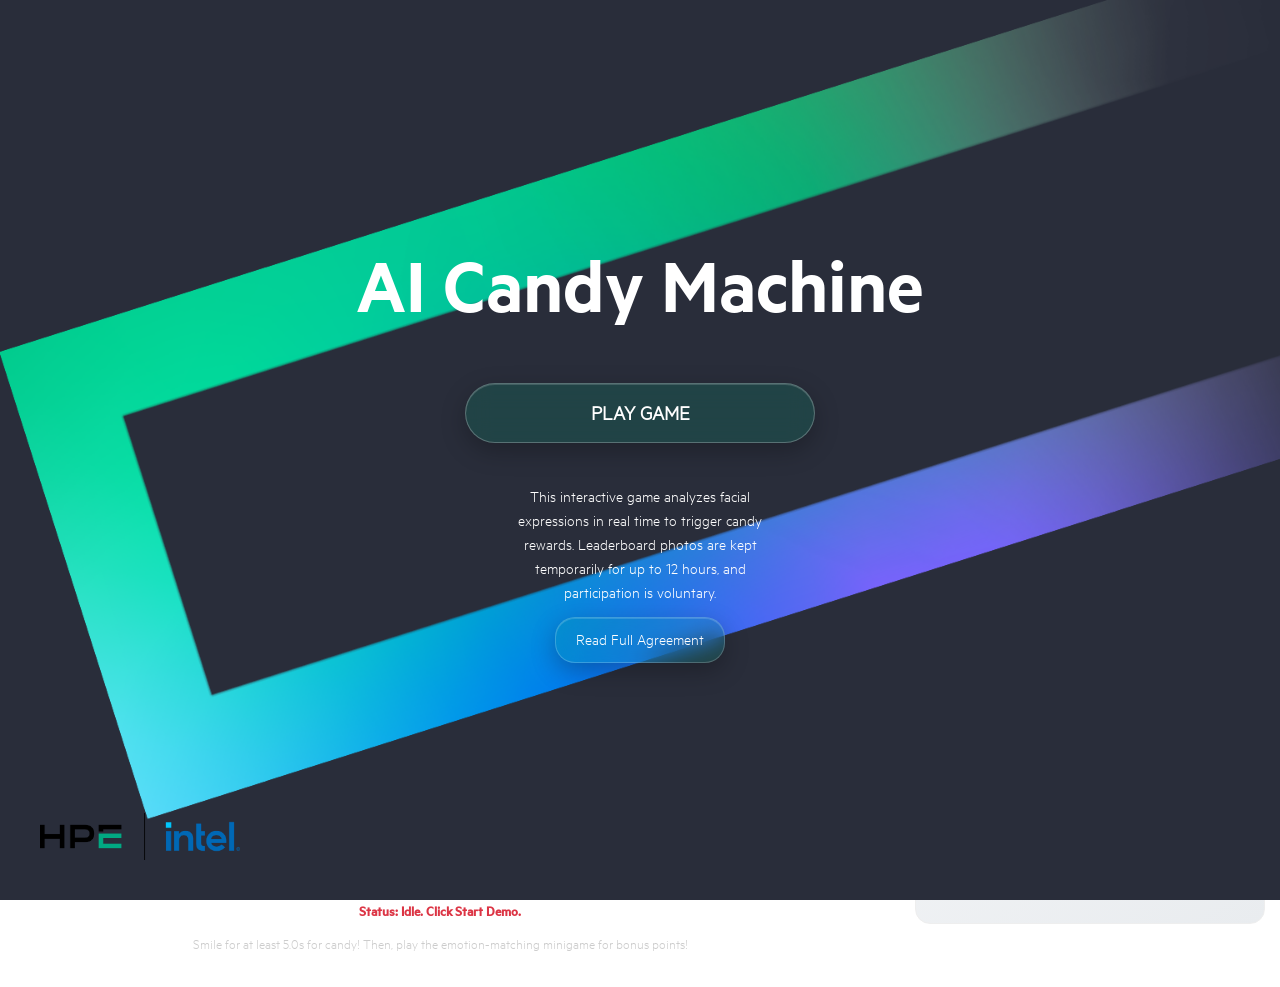
==== commit 40591e51: "Improve candy dispensing, leaderboard retention, and gameplay splash handling" ====
--- a/static/index.html
+++ b/static/index.html
@@ -137,6 +137,21 @@
             flex: 0 0 auto;
         }
 
+        #manualDispenseControls {
+            flex: 0 0 auto;
+            text-align: center;
+            padding-top: 0.75rem;
+        }
+        #btnDispenseCandy {
+            max-width: 100%;
+            white-space: normal;
+        }
+        #manualDispenseStatus {
+            min-height: 1.5em;
+            margin: 0.35rem 0 0;
+            color: #ccc;
+        }
+
         @media (min-width: 992px) {
             main .container-fluid > .row.h-100 {
                 display: grid;
@@ -259,6 +274,9 @@
         @media (max-width: 991.98px) {
             #rightPane { margin-top: 1.5rem; }
             #videoWrapper { padding-bottom: 3.5rem; }
+            #videoOuterContainer { flex: 0 0 auto; }
+            #videoContainer { height: auto; aspect-ratio: 16 / 9; }
+            #videoElement { height: 100%; }
             body { padding-bottom: 60px; } /* Add some padding on mobile for footer */
         }
     </style>
@@ -279,8 +297,8 @@
 
             <div class="disclaimer-box">
                 This interactive game analyzes facial expressions in real time to trigger
-                candy rewards. No images or personal data are stored, and participation
-                is voluntary.
+                candy rewards. Leaderboard photos are kept temporarily for up to 12 hours,
+                and participation is voluntary.
             </div>
             <a href="/static/agreement.html" class="btn agreement-btn agreement-btn:hover">
                 Read Full Agreement
@@ -327,6 +345,12 @@
                 </div>
                 <div id="videoWrapper">
                     <div id="videoOuterContainer"><div id="videoContainer"><img id="videoElement" src="/static/img/happy_face.jpg" alt="Video feed"></div></div>
+                    <div id="manualDispenseControls">
+                        <button type="button" id="btnDispenseCandy" class="btn btn-success" disabled>
+                            <i class="fas fa-gift" aria-hidden="true"></i> Dispense Candy Without AI
+                        </button>
+                        <p id="manualDispenseStatus" role="status" aria-live="polite"></p>
+                    </div>
                     <h4 id="videoStatus" class="status-text">Status: Idle. Click Start Demo.</h4>
                     <p id="demoDescription" class="demo-caption">
                         Smile for at least <span id="minSmileTimeAbout">5</span>s for candy! Then, play the emotion-matching minigame for bonus points!
@@ -380,6 +404,8 @@
         var demoStartupDeadlineMs = 0;
         var startDemoWhenConnected = false;
         var playRequested = false;
+        var manualDispensePending = false;
+        var candyCooldownUntilMs = 0;
         var defaultUserImg = "/static/img/happy_face.jpg";
         let lastObjectURL = null;
         let lastStatusMs = Date.now();
@@ -394,11 +420,51 @@
         var currentHappyDurationRequirementMs = 5000, currentCandyMotorOnDurationMs = 3000, currentSpinPwmValue = 150,
             currentCandyCooldownS = 5, currentMinFaceAreaThreshold = 5000, currentEmotionConsensusWindow = 15, currentEmotionConsensusRequired = 10;
         var initialCandyDispensedThisStreak = false, leaderboardSnapshotBase64 = null;
+        var activeLeaderboardAttemptId = null, initialSmileScoreMs = 0;
+        var leaderboardSnapshotExpiresAtMs = 0, leaderboardImageExpiryTimer = null;
         var recentWinners = [], highScore = { img: defaultUserImg, timeMs: 0, location: "Customer Innovation Center" };
         var lastFrameTime = 0, frameCount = 0, calculatedFps = 0, fpsUpdateInterval = 1000, processingClick = false;
 
-        // CHANGE: Remove the 10-entry limit
-        const MAX_LEADERBOARD_DISPLAY = 100; // Or any higher number you want
+        const MAX_LEADERBOARD_DISPLAY = 100;
+
+        function clearPendingLeaderboardSnapshot() {
+            leaderboardSnapshotBase64 = null;
+            leaderboardSnapshotExpiresAtMs = 0;
+        }
+
+        function purgeExpiredLeaderboardImages() {
+            const now = Date.now();
+            if (leaderboardSnapshotExpiresAtMs <= now) clearPendingLeaderboardSnapshot();
+            recentWinners.forEach(winner => {
+                if (winner.imageExpiresAtMs <= now) {
+                    winner.img = defaultUserImg;
+                    winner.imageExpiresAtMs = 0;
+                }
+            });
+        }
+
+        function scheduleLeaderboardImageExpiry() {
+            clearTimeout(leaderboardImageExpiryTimer);
+            const deadlines = recentWinners.map(winner => winner.imageExpiresAtMs);
+            deadlines.push(leaderboardSnapshotExpiresAtMs);
+            const pendingDeadlines = deadlines.filter(deadline => deadline > Date.now());
+            leaderboardImageExpiryTimer = pendingDeadlines.length
+                ? setTimeout(updateLeaderboardUI, Math.max(1, Math.min(...pendingDeadlines) - Date.now()))
+                : null;
+        }
+
+        function updateManualDispenseButton() {
+            const cooldownRemainingMs = candyCooldownUntilMs - Date.now();
+            const unavailable = !playRequested || !isDemoRunning || demoStartupDeadlineMs > 0 || !ws || ws.readyState !== WebSocket.OPEN;
+            $("#btnDispenseCandy").prop('disabled', unavailable || manualDispensePending || cooldownRemainingMs > 0);
+            if (manualDispensePending) {
+                $("#manualDispenseStatus").text("Dispensing...");
+            } else if (!unavailable && cooldownRemainingMs > 0) {
+                $("#manualDispenseStatus").text(`Ready again in ${Math.ceil(cooldownRemainingMs / 1000)}s`);
+            } else if (unavailable || $("#manualDispenseStatus").text().startsWith("Ready again in ")) {
+                $("#manualDispenseStatus").text("");
+            }
+        }
 
         function updateEmotionIcon(emotion) {
             emotionIcon.removeClass("emotion-happy emotion-surprised emotion-neutral emotion-sad emotion-angry fas fa-smile fa-surprise fa-meh fa-frown fa-angry");
@@ -440,11 +506,13 @@
         }
 
         function updateLeaderboardUI() {
+            purgeExpiredLeaderboardImages();
+            recentWinners.sort((first, second) => second.timeMs - first.timeMs);
+            highScore = recentWinners[0] || { img: defaultUserImg, timeMs: 0, location: "Customer Innovation Center" };
             leaderboardEntriesEl.empty();
             if (recentWinners.length === 0) {
                 leaderboardEntriesEl.html('<div class="text-center text-muted py-3">Waiting for smilers... 😊</div>');
             } else {
-                // CHANGE: Display up to MAX_LEADERBOARD_DISPLAY entries
                 recentWinners.slice(0, MAX_LEADERBOARD_DISPLAY).forEach((winner, index) => {
                     const rankEmoji = index === 0 ? "🥇" : index === 1 ? "🥈" : index === 2 ? "🥉" : `#${index + 1}`;
                     leaderboardEntriesEl.append(`<div class="leaderboard-entry ${winner.newRecord ? 'new-record-highlight' : ''}"><div class="leaderboard-rank">${rankEmoji}</div><img src="${winner.img || defaultUserImg}" class="leaderboard-img recent-winner-img"><div class="leaderboard-details"><span class="leaderboard-time">${winner.time}</span><span class="leaderboard-location">${winner.location}</span></div></div>`);
@@ -452,24 +520,34 @@
             }
             winnerImg.attr('src', highScore.img || defaultUserImg);
             winnerTimeDisplay.text((highScore.timeMs / 1000).toFixed(1) + 's');
-        }
-
-        function recordFinalScore(snapshotForLeaderboard, initialSmileDurationRequirementMs, minigameBonusMs) {
+            scheduleLeaderboardImageExpiry();
+        }
+
+        function recordFinalScore(snapshotForLeaderboard, initialSmileDurationRequirementMs, minigameBonusMs, attemptId, imageExpiresAtMs) {
+            if (!attemptId || recentWinners.some(winner => winner.attemptId === attemptId)) return false;
+            if (![initialSmileDurationRequirementMs, minigameBonusMs].every(value => Number.isFinite(value) && value >= 0)) return false;
             const totalScoreMs = initialSmileDurationRequirementMs + minigameBonusMs;
-            const newEntry = { img: snapshotForLeaderboard ? `data:image/jpeg;base64,${snapshotForLeaderboard}` : defaultUserImg, time: (totalScoreMs / 1000).toFixed(1) + 's', location: "Customer Innovation Center", timeMs: totalScoreMs, newRecord: false };
-            if (!recentWinners.some(w => w.timeMs === totalScoreMs && w.img === newEntry.img)) {
-                recentWinners.push(newEntry);
-            }
-            // CHANGE: Sort but don't limit to 10
-            recentWinners.sort((a, b) => b.timeMs - a.timeMs);
-            if (totalScoreMs > highScore.timeMs) {
-                highScore = { ...highScore, img: newEntry.img, timeMs: totalScoreMs };
-                const newHighScoreEntry = recentWinners.find(w => w.timeMs === highScore.timeMs);
-                if (newHighScoreEntry) newHighScoreEntry.newRecord = true;
+            if (!Number.isFinite(totalScoreMs)) return false;
+            const hasUnexpiredPhoto = snapshotForLeaderboard && Number.isFinite(imageExpiresAtMs) && imageExpiresAtMs > Date.now();
+            const isNewRecord = totalScoreMs > highScore.timeMs;
+            if (isNewRecord) recentWinners.forEach(winner => { winner.newRecord = false; });
+            const newEntry = {
+                attemptId: attemptId,
+                img: hasUnexpiredPhoto ? `data:image/jpeg;base64,${snapshotForLeaderboard}` : defaultUserImg,
+                imageExpiresAtMs: hasUnexpiredPhoto ? imageExpiresAtMs : 0,
+                time: (totalScoreMs / 1000).toFixed(1) + 's',
+                location: "Customer Innovation Center", timeMs: totalScoreMs, newRecord: isNewRecord
+            };
+            recentWinners.push(newEntry);
+            if (isNewRecord) {
                 showCelebration();
             }
             updateLeaderboardUI();
-        }
+            return true;
+        }
+
+        document.addEventListener("visibilitychange", updateLeaderboardUI);
+        window.addEventListener("focus", updateLeaderboardUI);
 
         function resetUIDisplayToIdle() {
             countdownDisplay.html("😊 Smile for candy!"); targetEmotionDisplay.html("🎯 Target: ---"); minigameScoreDisplay.html("⏱️ Bonus: +0.0s");
@@ -482,6 +560,7 @@
 
         function setDemoButtonState(isRunning) {
             isDemoRunning = isRunning;
+            updateManualDispenseButton();
             btnStartDemo.prop('disabled', false)
                 .toggleClass("btn-success", isRunning)
                 .toggleClass("btn-danger", false)
@@ -508,7 +587,8 @@
                 videoStatus.text("Status: Starting camera...");
                 setDemoButtonState(true);
                 btnStartDemo.prop('disabled', true);
-                leaderboardSnapshotBase64 = null;
+                clearPendingLeaderboardSnapshot();
+                activeLeaderboardAttemptId = null;
                 initialCandyDispensedThisStreak = false;
                 setTimeout(() => { processingClick = false; }, 500);
             }
@@ -536,9 +616,11 @@
 
         function handleDemoStoppedLocally() {
             console.log("JS: Forcing UI reset (handleDemoStoppedLocally).");
+            manualDispensePending = false;
             setDemoButtonState(false);
             resetUIDisplayToIdle();
-            leaderboardSnapshotBase64 = null;
+            clearPendingLeaderboardSnapshot();
+            activeLeaderboardAttemptId = null;
             initialCandyDispensedThisStreak = false;
         }
 
@@ -588,8 +670,23 @@
                         setDemoButtonState(msg.demo_active);
                     }
                     if (msg.ready) { demoStartupDeadlineMs = 0; }
-
-                    if (msg.new_snapshot_taken && msg.leaderboard_snapshot_b64) { leaderboardSnapshotBase64 = msg.leaderboard_snapshot_b64; }
+                    if (typeof msg.candy_eligible_again_time === "number") {
+                        candyCooldownUntilMs = Date.now() + Math.max(0, msg.candy_eligible_again_time - serverTimeMs);
+                    }
+                    updateManualDispenseButton();
+
+                    if (msg.leaderboard_attempt_id && msg.leaderboard_attempt_id !== activeLeaderboardAttemptId) {
+                        activeLeaderboardAttemptId = msg.leaderboard_attempt_id;
+                        initialSmileScoreMs = msg.initial_smile_score_ms;
+                        initialCandyDispensedThisStreak = true;
+                        if (msg.candy_was_dispensed_this_cycle) showCelebration();
+                        clearPendingLeaderboardSnapshot();
+                        if (msg.leaderboard_snapshot_b64 && msg.leaderboard_snapshot_expires_at_ms > serverTimeMs) {
+                            leaderboardSnapshotBase64 = msg.leaderboard_snapshot_b64;
+                            leaderboardSnapshotExpiresAtMs = Date.now() + msg.leaderboard_snapshot_expires_at_ms - serverTimeMs;
+                        }
+                        updateLeaderboardUI();
+                    }
                     if (msg.ready && msg.message && !isDemoRunning) { videoStatus.text("Status: " + msg.message); }
                     const currentDetectedEmotion = msg.current_detected_emotion ? msg.current_detected_emotion.toUpperCase() : "N/A";
                     emotionDisplay.text("Detected: " + currentDetectedEmotion); updateEmotionIcon(msg.current_detected_emotion);
@@ -632,14 +729,21 @@
                             let gameOverHtml = `<span class="text-danger">🏁 GAME OVER!</span> ${msg.game_over_reason || ''}`;
                             if (msg.game_over_reset_timer_s >= 0) gameOverHtml += ` Resetting: <span class="text-warning text-countdown-timer pulse">${msg.game_over_reset_timer_s.toFixed(1)}s</span>...`;
                             countdownDisplay.html(gameOverHtml);
-                            if (initialCandyDispensedThisStreak) { recordFinalScore(leaderboardSnapshotBase64, currentHappyDurationRequirementMs, msg.minigame_score_ms); }
-                            initialCandyDispensedThisStreak = false; leaderboardSnapshotBase64 = null;
+                            if (initialCandyDispensedThisStreak) {
+                                recordFinalScore(leaderboardSnapshotBase64, initialSmileScoreMs, msg.minigame_score_ms, activeLeaderboardAttemptId, leaderboardSnapshotExpiresAtMs);
+                            }
+                            initialCandyDispensedThisStreak = false; clearPendingLeaderboardSnapshot();
                             break;
                         case "IDLE":
                             resetUIDisplayToIdle();
-                            initialCandyDispensedThisStreak = false; leaderboardSnapshotBase64 = null;
+                            initialCandyDispensedThisStreak = false; clearPendingLeaderboardSnapshot(); activeLeaderboardAttemptId = null;
                             break;
                     }
+                } else if (msg.type === "dispense_result") {
+                    manualDispensePending = false;
+                    candyCooldownUntilMs = Date.now() + Math.max(0, msg.candy_eligible_again_time - serverTimeMs);
+                    $("#manualDispenseStatus").text(msg.message);
+                    updateManualDispenseButton();
                 } else if (msg.type === "demo_stopped") {
                     console.log("JS: Received 'demo_stopped' from server.");
                     demoStartupDeadlineMs = 0;
@@ -672,6 +776,14 @@
             ws.onerror = function(err) { console.error('WS: Error:', err); videoStatus.text("Status: Connection error.").addClass("text-danger"); };
         }
 
+        $("#btnDispenseCandy").click(function() {
+            updateManualDispenseButton();
+            if ($(this).prop('disabled')) return;
+            manualDispensePending = true;
+            updateManualDispenseButton();
+            ws.send(JSON.stringify({ command: "dispense_candy" }));
+        });
+
         btnStartDemo.click(function() {
             if (processingClick || !ws || ws.readyState !== WebSocket.OPEN) return;
             if (isDemoRunning) {
@@ -706,6 +818,7 @@
             minSmileTimeAboutEl.text((currentHappyDurationRequirementMs / 1000).toFixed(1));
             resetUIDisplayToIdle(); btnStartDemo.prop('disabled', true); btnSettings.prop('disabled', true);
             updateLeaderboardUI(); connectWebSocket();
+            setInterval(updateManualDispenseButton, 250);
 
             setInterval(() => {
                 const statusTimeoutMs = demoStartupDeadlineMs > 0 ? 20000 : 2000;
